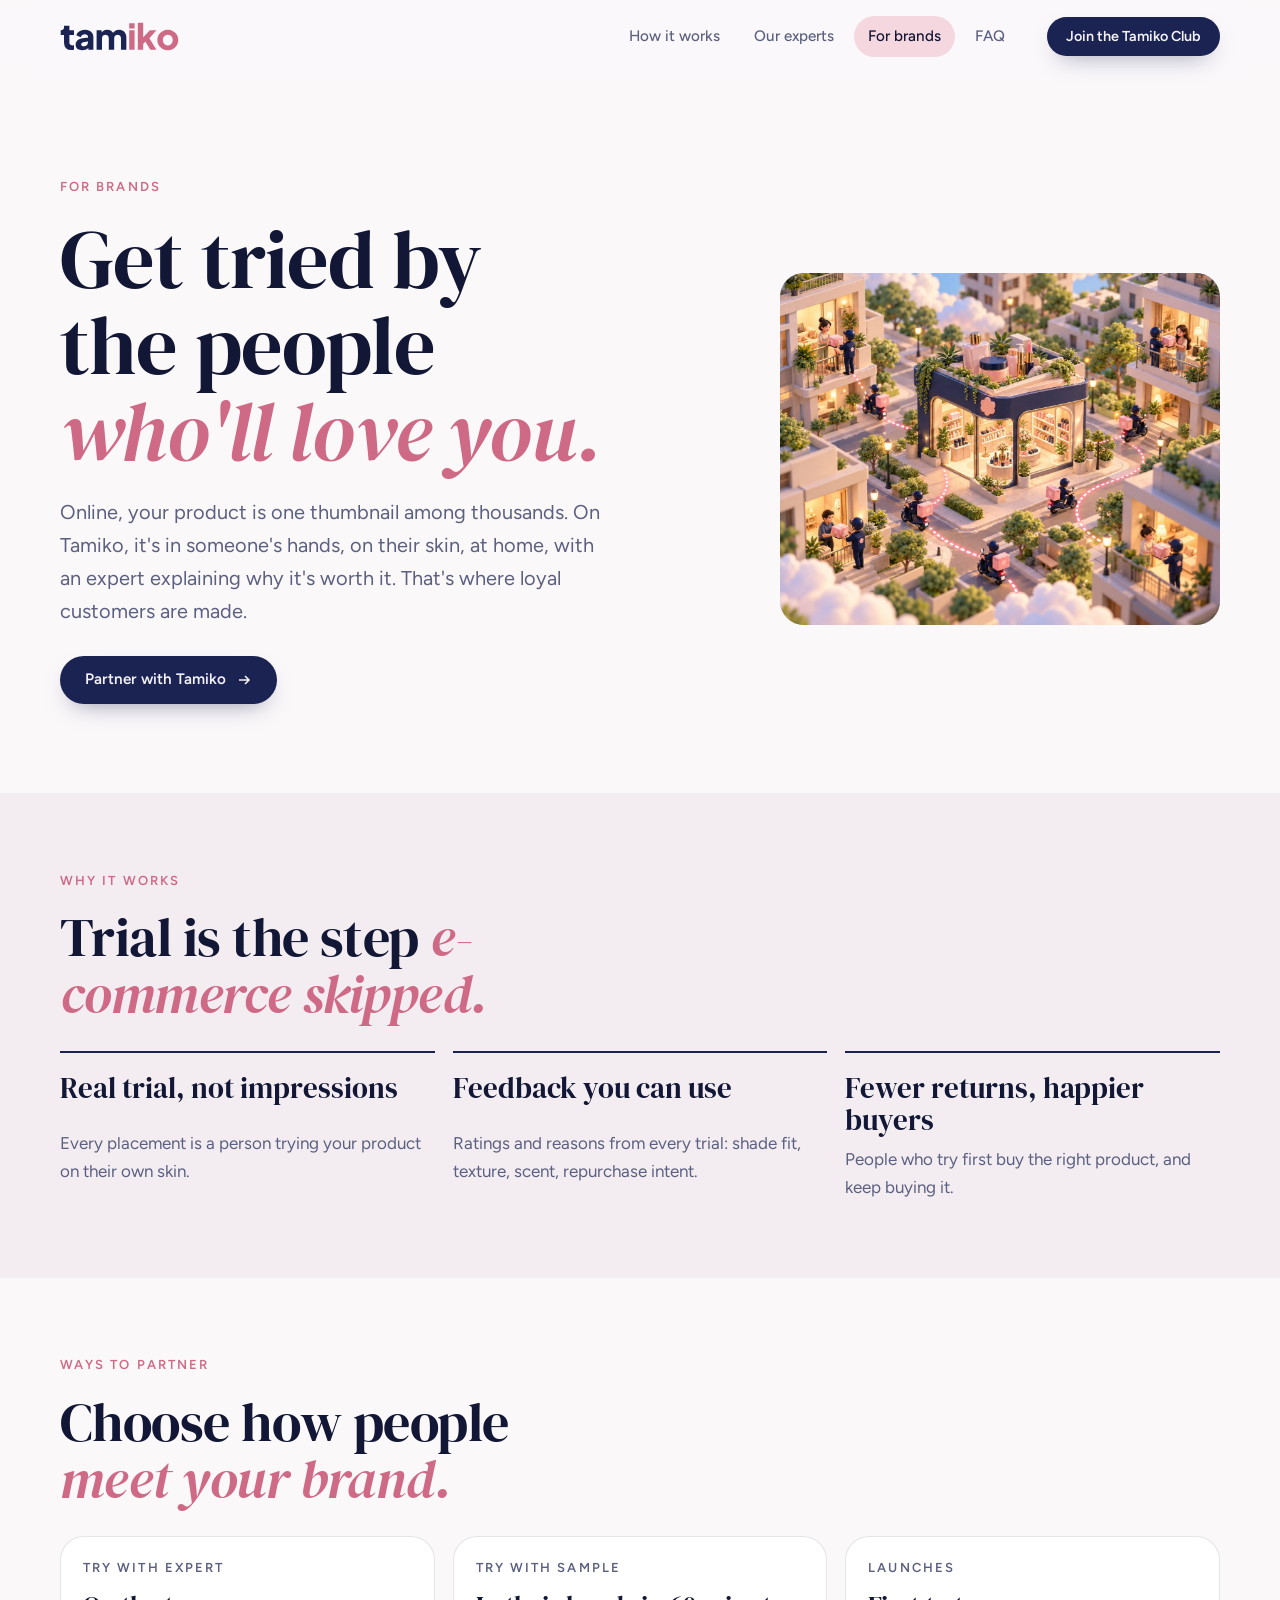
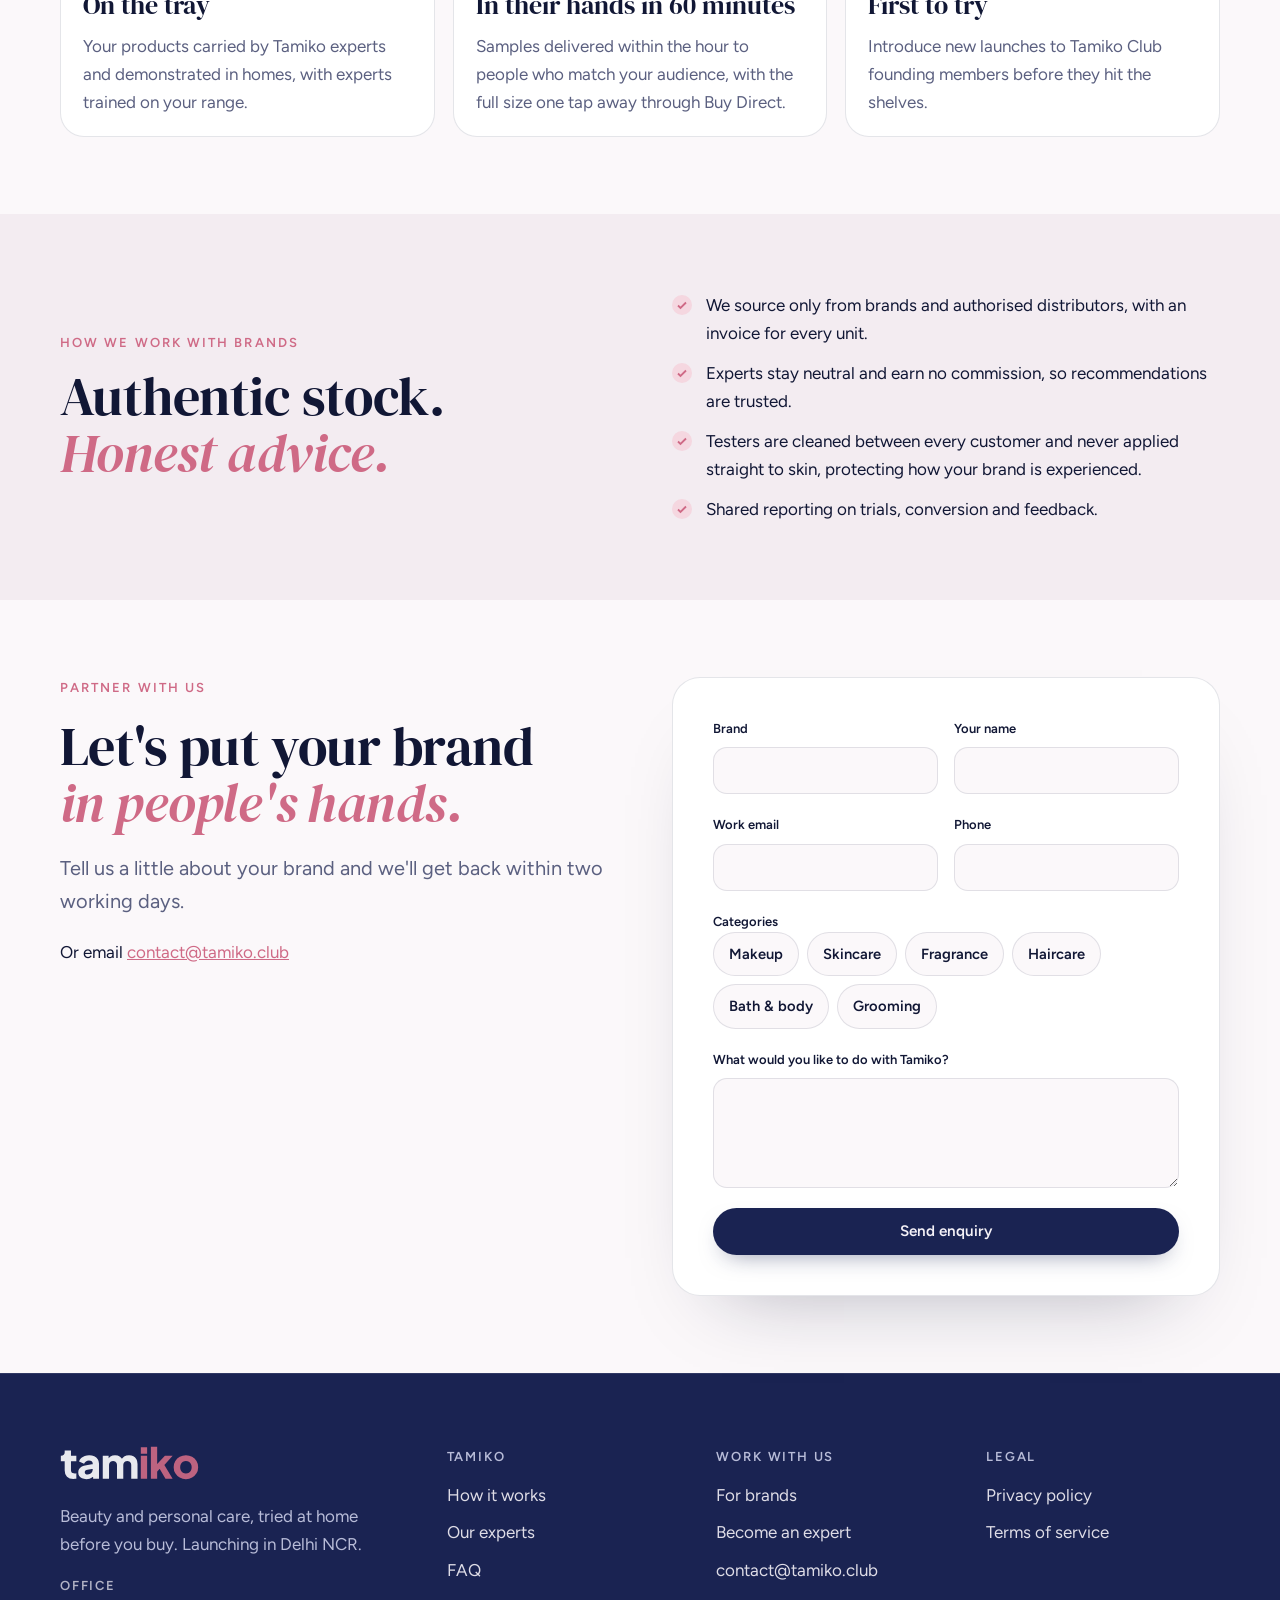
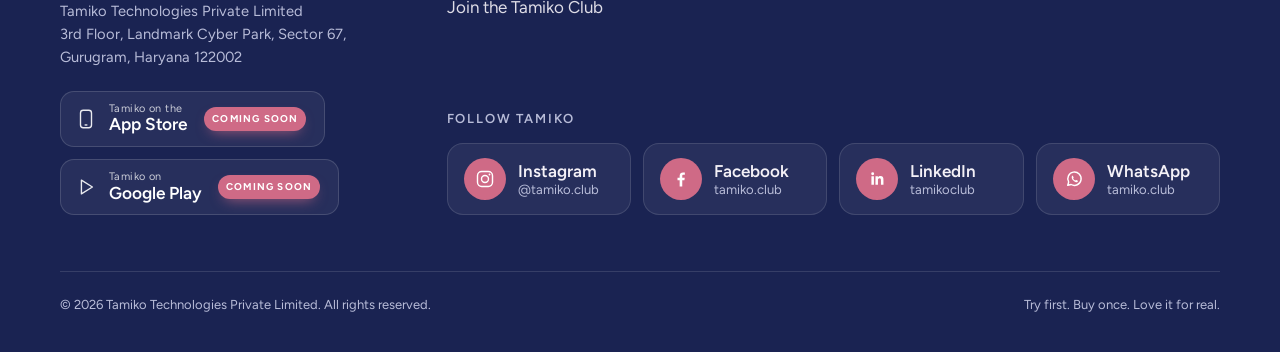
==== brands.html @ 9c4fcc0f "Footer: Follow Tamiko cards for Instagram, Facebook, LinkedIn and WhatsApp Co-Authored-By: Claude Op" ====
<!doctype html>
<html lang="en">
<head>
<meta charset="utf-8">
<meta name="viewport" content="width=device-width, initial-scale=1, viewport-fit=cover">
<title>Tamiko for brands</title>
<meta name="claude:viewport-fit-sides" content="cover">
<meta name="description" content="Get your beauty and personal care products tried by the right customers through Tamiko home trials with experts and 60-minute samples in Gurugram.">
<meta name="robots" content="index, follow, max-image-preview:large">
<link rel="canonical" href="https://tamiko.club/brands.html">
<meta property="og:site_name" content="Tamiko">
<meta property="og:locale" content="en_IN">
<meta property="og:url" content="https://tamiko.club/brands.html">
<meta property="og:title" content="Tamiko for brands">
<meta property="og:description" content="Get your beauty and personal care products tried by the right customers through Tamiko home trials with experts and 60-minute samples in Gurugram.">
<meta property="og:image" content="https://tamiko.club/images/og-image.jpg">
<meta property="og:type" content="website">
<meta name="twitter:card" content="summary_large_image">
<meta name="twitter:title" content="Tamiko for brands">
<meta name="twitter:description" content="Get your beauty and personal care products tried by the right customers through Tamiko home trials with experts and 60-minute samples in Gurugram.">
<meta name="twitter:image" content="https://tamiko.club/images/og-image.jpg">
<link rel="apple-touch-icon" href="logo-mark.svg">

<meta name="theme-color" content="#FBF8FA">
<link rel="icon" href="tamiko-icon.svg?v=3" type="image/svg+xml">
<link rel="apple-touch-icon" href="apple-touch-icon.png">
<link rel="preconnect" href="https://fonts.googleapis.com">
<link rel="preconnect" href="https://fonts.gstatic.com" crossorigin>
<link rel="stylesheet" href="https://fonts.googleapis.com/css2?family=DM+Serif+Display:ital@0;1&family=Figtree:wght@400;500;600;700&display=swap">
<link rel="stylesheet" href="site.css">
<style>
.stat b { font-size: 1.4rem; }
.formats .card { padding: 20px 22px; }

.stats { display: grid; grid-template-columns: repeat(3, 1fr); gap: 18px; }
.stat { border-top: 2px solid var(--navy); padding-top: 20px; display: grid; gap: 8px; }
.stat b { font-family: var(--f-display); font-weight: 400; font-size: 1.8rem; line-height: 1.1; }
.stat p { margin: 0; color: var(--muted); }
.formats { display: grid; grid-template-columns: repeat(3, 1fr); gap: 18px; }
@media (max-width: 960px) { .stats, .formats { grid-template-columns: 1fr; } }
</style>
</head>
<body>
<header class="site-head">
  <div class="wrap head-row">
    <a class="wordmark" href="index.html" aria-label="Tamiko home"><img src="logo.svg" alt="Tamiko" width="119" height="29"></a>
    <nav class="nav" id="nav" aria-label="Primary"><a href="how-it-works.html">How it works</a><a href="experts.html">Our experts</a><a href="brands.html" aria-current="page">For brands</a><a href="faq.html">FAQ</a></nav>
    <a class="btn btn-primary btn-sm" href="join.html">Join the Tamiko Club</a>
    <button class="menu-btn" type="button" aria-label="Menu" aria-controls="nav" aria-expanded="false"><span></span></button>
  </div>
</header>
<main>

<section class="page-hero">
  <div class="wrap grid-2">
    <div>
      <p class="eyebrow">For brands</p>
      <h1 class="h-display">Get tried by the people <em>who'll love you.</em></h1>
      <p class="lede">Online, your product is one thumbnail among thousands. On Tamiko, it's in someone's hands, on their skin, at home, with an expert explaining why it's worth it. That's where loyal customers are made.</p>
      <p style="margin-top:28px"><a class="btn btn-primary" href="#partner">Partner with Tamiko <svg width="16" height="16" viewBox="0 0 16 16" fill="none" aria-hidden="true"><path d="M3 8h10M9 4l4 4-4 4" stroke="currentColor" stroke-width="1.6"/></svg></a></p>
    </div>
    <div class="rv"><figure class="art hills" style="--ar:1402 / 1122"><img src="images/brands-hero.jpg" alt="A bright shelf of beauty products with people discovering them" loading="eager" fetchpriority="high" width="1402" height="1122" decoding="async" onload="this.classList.add(&quot;ok&quot;)" onerror="this.remove()"><figcaption class="ph">images/brands-hero.jpg</figcaption></figure></div>
  </div>
</section>

<section class="band pad-sm">
  <div class="wrap">
    <div class="sec-head rv" style="margin-bottom:28px"><p class="eyebrow">Why it works</p><h2 class="h-display">Trial is the step <em>e-commerce skipped.</em></h2></div>
    <div class="stats">
      <div class="stat rv"><b>Real trial, not impressions</b><p>Every placement is a person trying your product on their own skin.</p></div>
      <div class="stat rv"><b>Feedback you can use</b><p>Ratings and reasons from every trial: shade fit, texture, scent, repurchase intent.</p></div>
      <div class="stat rv"><b>Fewer returns, happier buyers</b><p>People who try first buy the right product, and keep buying it.</p></div>
    </div>
  </div>
</section>

<section class="pad-sm">
  <div class="wrap">
    <div class="sec-head rv" style="margin-bottom:28px"><p class="eyebrow">Ways to partner</p><h2 class="h-display">Choose how people <em>meet your brand.</em></h2></div>
    <div class="formats">
      <div class="card rv"><p class="eyebrow">Try with Expert</p><h3>On the tray</h3><p>Your products carried by Tamiko experts and demonstrated in homes, with experts trained on your range.</p></div>
      <div class="card rv"><p class="eyebrow">Try with Sample</p><h3>In their hands in 60 minutes</h3><p>Samples delivered within the hour to people who match your audience, with the full size one tap away through Buy Direct.</p></div>
      <div class="card rv"><p class="eyebrow">Launches</p><h3>First to try</h3><p>Introduce new launches to Tamiko Club founding members before they hit the shelves.</p></div>
    </div>
  </div>
</section>

<section class="band pad-sm">
  <div class="wrap grid-2">
    <div class="rv" style="display:grid;gap:14px">
      <p class="eyebrow">How we work with brands</p>
      <h2 class="h-display" style="font-size:var(--s-3)">Authentic stock. <em>Honest advice.</em></h2>
    </div>
    <div class="rv">
      <ul class="ticks">
        <li><span>We source only from brands and authorised distributors, with an invoice for every unit.</span></li>
        <li><span>Experts stay neutral and earn no commission, so recommendations are trusted.</span></li>
        <li><span>Testers are cleaned between every customer and never applied straight to skin, protecting how your brand is experienced.</span></li>
        <li><span>Shared reporting on trials, conversion and feedback.</span></li>
      </ul>
    </div>
  </div>
</section>

<section class="pad-sm" id="partner">
  <div class="wrap grid-2" style="align-items:start">
    <div class="rv" style="display:grid;gap:20px">
      <p class="eyebrow">Partner with us</p>
      <h2 class="h-display" style="font-size:var(--s-3)">Let's put your brand <em>in people's hands.</em></h2>
      <p class="lede">Tell us a little about your brand and we'll get back within two working days.</p>
      <p style="margin:0">Or email <a href="mailto:contact@tamiko.club" style="color:var(--rose)">contact@tamiko.club</a></p>
    </div>
    <form class="form rv" data-form="brand" novalidate data-success="Thanks. Our partnerships team will be in touch within two working days.">
      <div class="row2">
        <div class="field"><label for="b-brand">Brand</label><input id="b-brand" name="brand" required data-label="your brand name"></div>
        <div class="field"><label for="b-name">Your name</label><input id="b-name" name="name" autocomplete="name" required data-label="your name"></div>
      </div>
      <div class="row2">
        <div class="field"><label for="b-email">Work email</label><input id="b-email" name="email" type="email" autocomplete="email" required data-label="your work email"></div>
        <div class="field"><label for="b-phone">Phone</label><input id="b-phone" name="phone" type="tel" autocomplete="tel"></div>
      </div>
      <fieldset class="field"><legend>Categories</legend><div class="chips">
        <label class="chip"><input type="checkbox" name="categories" value="Makeup" id="bc1"><span>Makeup</span></label>
        <label class="chip"><input type="checkbox" name="categories" value="Skincare" id="bc2"><span>Skincare</span></label>
        <label class="chip"><input type="checkbox" name="categories" value="Fragrance" id="bc3"><span>Fragrance</span></label>
        <label class="chip"><input type="checkbox" name="categories" value="Haircare" id="bc4"><span>Haircare</span></label>
        <label class="chip"><input type="checkbox" name="categories" value="Bath & body" id="bc5"><span>Bath &amp; body</span></label>
        <label class="chip"><input type="checkbox" name="categories" value="Grooming" id="bc6"><span>Grooming</span></label>
      </div></fieldset>
      <div class="field"><label for="b-msg">What would you like to do with Tamiko?</label><textarea id="b-msg" name="message"></textarea></div>
      <p class="form-msg" hidden></p>
      <button class="btn btn-primary" type="submit">Send enquiry</button>
    </form>
  </div>
</section>

</main>
<footer class="site-foot">
  <div class="wrap">
    <div class="foot-grid">
      <div>
        <a class="wordmark" href="index.html" aria-label="Tamiko home"><img src="logo-white.svg" alt="Tamiko" width="140" height="34"></a>
        <p class="foot-tag">Beauty and personal care, tried at home before you buy. Launching in Delhi NCR.</p>
        <address class="foot-addr"><span>Office</span>Tamiko Technologies Private Limited<br>3rd Floor, Landmark Cyber Park, Sector 67, Gurugram, Haryana 122002</address>
        <div class="stores stores-foot"><span class="store" aria-label="Tamiko on the App Store, coming soon"><svg viewBox="0 0 24 24" width="22" height="22" fill="none" stroke="currentColor" stroke-width="1.5" aria-hidden="true"><rect x="6" y="2.5" width="12" height="19" rx="3"/><path d="M10.5 18.5h3"/></svg><span class="store-txt"><small>Tamiko on the</small><b>App Store</b></span><em class="soon">Coming soon</em></span><span class="store" aria-label="Tamiko on Google Play, coming soon"><svg viewBox="0 0 24 24" width="22" height="22" fill="none" stroke="currentColor" stroke-width="1.5" aria-hidden="true"><path d="M7 4.5v15l12-7.5z" stroke-linejoin="round"/></svg><span class="store-txt"><small>Tamiko on</small><b>Google Play</b></span><em class="soon">Coming soon</em></span></div>
      </div>
      <div><h4>Tamiko</h4><ul><li><a href="how-it-works.html">How it works</a></li><li><a href="experts.html">Our experts</a></li><li><a href="faq.html">FAQ</a></li><li><a href="join.html">Join the Tamiko Club</a></li></ul></div>
      <div><h4>Work with us</h4><ul><li><a href="brands.html">For brands</a></li><li><a href="experts.html#apply">Become an expert</a></li><li><a href="mailto:contact@tamiko.club">contact@tamiko.club</a></li></ul></div>
      <div><h4>Legal</h4><ul><li><a href="privacy.html">Privacy policy</a></li><li><a href="terms.html">Terms of service</a></li></ul></div>
      <div class="follow"><h4>Follow Tamiko</h4><div class="fcards"><a class="fcard" href="https://www.instagram.com/tamiko.club" target="_blank" rel="noopener" aria-label="Tamiko on Instagram"><span class="fi"><svg viewBox="0 0 24 24" width="20" height="20" fill="none" stroke="currentColor" stroke-width="1.7" aria-hidden="true"><rect x="3" y="3" width="18" height="18" rx="5"/><circle cx="12" cy="12" r="4.2"/><circle cx="17.4" cy="6.6" r="1.1" fill="currentColor" stroke="none"/></svg></span><span class="ft"><b>Instagram</b><small>@tamiko.club</small></span></a><a class="fcard" href="https://www.facebook.com/tamiko.club" target="_blank" rel="noopener" aria-label="Tamiko on Facebook"><span class="fi"><svg viewBox="0 0 24 24" width="20" height="20" fill="currentColor" aria-hidden="true"><path d="M13.5 21v-7.6h2.6l.4-3h-3V8.5c0-.9.3-1.5 1.5-1.5h1.6V4.3c-.3 0-1.2-.1-2.3-.1-2.3 0-3.9 1.4-3.9 4v2.2H7.8v3h2.6V21z"/></svg></span><span class="ft"><b>Facebook</b><small>tamiko.club</small></span></a><a class="fcard" href="https://www.linkedin.com/company/tamikoclub" target="_blank" rel="noopener" aria-label="Tamiko on LinkedIn"><span class="fi"><svg viewBox="0 0 24 24" width="20" height="20" fill="currentColor" aria-hidden="true"><path d="M5.3 8.6h3v10.2h-3zM6.8 3.9a1.75 1.75 0 1 1 0 3.5 1.75 1.75 0 0 1 0-3.5zM10.2 8.6h2.9V10h.04c.4-.76 1.4-1.6 2.9-1.6 3.1 0 3.7 2 3.7 4.7v5.7h-3v-5c0-1.2 0-2.7-1.7-2.7s-1.9 1.3-1.9 2.6v5.1h-3z"/></svg></span><span class="ft"><b>LinkedIn</b><small>tamikoclub</small></span></a><div class="fcard"><span class="fi"><svg viewBox="0 0 24 24" width="20" height="20" fill="none" stroke="currentColor" stroke-width="1.7" aria-hidden="true"><path d="M4.5 19.5l1.1-3.9A8 8 0 1 1 8.6 18.6z" stroke-linejoin="round"/><path d="M9.2 8.6c.2-.4.5-.4.8-.4h.4c.2 0 .4.1.5.4l.6 1.5c.1.2 0 .5-.1.6l-.5.6c.6 1.1 1.5 2 2.6 2.6l.6-.5c.2-.2.4-.2.6-.1l1.5.6c.3.1.4.3.4.5v.4c0 .3 0 .6-.4.8-.5.3-1.2.5-1.9.3-2.3-.6-4.4-2.7-5-5-.2-.7 0-1.4.3-1.9z" fill="currentColor" stroke="none"/></svg></span><span class="ft"><b>WhatsApp</b><small>tamiko.club</small></span></div></div></div>
    </div>
    <div class="foot-base"><span>© 2026 Tamiko Technologies Private Limited. All rights reserved.</span><span>Try first. Buy once. Love it for real.</span></div>
  </div>
</footer>
<script src="site.js"></script>

</body>
</html>
---- site.css ----
/* Tamiko — shared design system
   Layout concept: an airy, painted-sky boutique. Pale blush paper, navy ink, rose as the one accent;
   illustrations sit in soft rounded frames like windows onto a hand-painted world. */
:root {
  --paper: #FBF8FA;        /* page ground: cool blush-white */
  --paper-2: #F3ECF1;      /* alternate band */
  --sky: #E3EAF6;          /* painted-sky tint for art frames */
  --ink: #111735;          /* navy text */
  --navy: #1A2352;         /* navy surfaces */
  --navy-2: #26306B;
  --rose: #CF6A86;         /* accent, legible on paper */
  --rose-soft: #F5D7E0;
  --muted: #5B6080;        /* secondary text */
  --line: rgba(17, 23, 53, 0.11);
  --on-navy: #F4F1F7;
  --on-navy-muted: #B8BCD8;

  --f-display: "DM Serif Display", "Georgia", "Times New Roman", serif;
  --f-body: "Figtree", "Helvetica Neue", Arial, sans-serif;

  --s--1: 0.8125rem;
  --s-0: 1.0625rem;
  --s-1: 1.25rem;
  --s-2: clamp(1.5rem, 1.25rem + 1vw, 2rem);
  --s-3: clamp(2.1rem, 1.5rem + 2.4vw, 3.4rem);
  --s-4: clamp(2.7rem, 1.6rem + 4.4vw, 5.2rem);

  --ease: cubic-bezier(.2, .7, .1, 1);
  --r: 24px;
  color-scheme: light;
}

* { box-sizing: border-box; }
html { scroll-behavior: smooth; }
body {
  margin: 0; background: var(--paper); color: var(--ink);
  font-family: var(--f-body); font-size: var(--s-0); line-height: 1.65;
  -webkit-font-smoothing: antialiased; overflow-x: hidden;
}
body::before { content: ""; position: fixed; inset: 0 0 auto; height: env(safe-area-inset-top, 0px); z-index: 60; background: var(--paper); }
img { max-width: 100%; display: block; }
a { color: inherit; }
::selection { background: var(--rose-soft); color: var(--ink); }
:focus-visible { outline: 2px solid var(--rose); outline-offset: 3px; border-radius: 6px; }

.wrap {
  width: 100%; max-width: 1200px; margin-inline: auto;
  padding-left: max(20px, env(safe-area-inset-left, 0px));
  padding-right: max(20px, env(safe-area-inset-right, 0px));
}
.pad { padding-block: clamp(72px, 10vw, 136px); }
.pad-sm { padding-block: clamp(48px, 6vw, 80px); }
.band { background: var(--paper-2); }
.navy-band { background: var(--navy); color: var(--on-navy); }

/* ---------- Header ---------- */
.site-head {
  position: sticky; top: env(safe-area-inset-top, 0px); z-index: 50;
  background: rgba(251, 248, 250, 0.82); backdrop-filter: blur(14px) saturate(150%); -webkit-backdrop-filter: blur(14px) saturate(150%);
  border-bottom: 1px solid transparent; transition: border-color .3s;
}
.site-head.scrolled { border-bottom-color: var(--line); }
.head-row { display: flex; align-items: center; gap: 28px; padding-block: 16px; }
.wordmark { display: inline-flex; align-items: center; text-decoration: none; line-height: 0; }
.wordmark img { height: 29px; width: auto; }
.site-foot .wordmark img { height: 34px; }
.nav { display: flex; gap: 6px; margin-left: auto; }
.nav a { text-decoration: none; font-size: .95rem; font-weight: 500; color: var(--muted); padding: 8px 14px; border-radius: 999px; transition: color .25s, background .25s; }
.nav a:hover { color: var(--ink); background: var(--paper-2); }
.nav a[aria-current="page"] { color: var(--ink); background: var(--rose-soft); }
.menu-btn { display: none; margin-left: auto; width: 44px; height: 44px; border-radius: 50%; border: 1px solid var(--line); background: transparent; cursor: pointer; position: relative; }
.menu-btn span, .menu-btn span::before, .menu-btn span::after { content: ""; position: absolute; left: 50%; width: 18px; height: 1.5px; background: var(--ink); transform: translateX(-50%); transition: transform .35s var(--ease), opacity .2s; }
.menu-btn span { top: 50%; }
.menu-btn span::before { top: -6px; } .menu-btn span::after { top: 6px; }
.menu-open .menu-btn span { background: transparent; }
.menu-open .menu-btn span::before { transform: translateX(-50%) translateY(6px) rotate(45deg); }
.menu-open .menu-btn span::after { transform: translateX(-50%) translateY(-6px) rotate(-45deg); }

/* ---------- Buttons ---------- */
.btn {
  display: inline-flex; align-items: center; justify-content: center; gap: 10px;
  font: 600 .95rem/1 var(--f-body); padding: 15px 24px; border-radius: 999px; border: 1px solid transparent;
  text-decoration: none; cursor: pointer; white-space: nowrap;
  transition: transform .3s var(--ease), background .25s, color .25s, box-shadow .3s, border-color .25s;
}
.btn:hover { transform: translateY(-2px); }
.btn svg { transition: transform .3s var(--ease); }
.btn:hover svg { transform: translateX(3px); }
.btn-primary { background: var(--navy); color: var(--on-navy); box-shadow: 0 10px 24px -12px rgba(26, 35, 82, .55); }
.btn-primary:hover { background: var(--navy-2); }
.btn-rose { background: var(--rose); color: #fff; box-shadow: 0 10px 24px -12px rgba(207, 106, 134, .7); }
.btn-rose:hover { background: #BF5776; }
.btn-line { border-color: var(--line); color: var(--ink); background: transparent; }
.btn-line:hover { border-color: var(--ink); }
.btn-sm { padding: 11px 18px; font-size: .9rem; }

/* ---------- Type ---------- */
.eyebrow { margin: 0; font-size: var(--s--1); font-weight: 600; letter-spacing: .16em; text-transform: uppercase; color: var(--rose); }
.h-display { font-family: var(--f-display); font-weight: 400; line-height: 1.05; letter-spacing: -0.01em; text-wrap: balance; margin: 0; }
.h-display em { font-style: italic; color: var(--rose); }
.lede { font-size: var(--s-1); color: var(--muted); max-width: 56ch; margin: 0; }
.navy-band .lede { color: var(--on-navy-muted); }
.navy-band .eyebrow { color: var(--rose-soft); }
.navy-band .h-display em { color: var(--rose-soft); }
.sec-head { display: grid; gap: 18px; max-width: 760px; margin-bottom: clamp(36px, 5vw, 64px); }
.sec-head h2 { font-size: var(--s-3); }
.center { text-align: center; margin-inline: auto; justify-items: center; }

/* ---------- Art frames (illustration slots) ---------- */
.art {
  position: relative; margin: 0; border-radius: var(--r); overflow: hidden; aspect-ratio: var(--ar, 4 / 3); max-width: 100%;
  background:
    radial-gradient(40% 30% at 25% 30%, rgba(255,255,255,.85), transparent 70%),
    radial-gradient(35% 25% at 70% 22%, rgba(255,255,255,.7), transparent 70%),
    radial-gradient(60% 50% at 80% 100%, rgba(207,106,134,.25), transparent 70%),
    linear-gradient(180deg, #CFDCF2 0%, var(--sky) 45%, #F7E6EC 100%);
  isolation: isolate;
}
/* tall (portrait) images: keep the whole image, cap the height to the screen */
.art.tall { width: min(100%, calc(78vh * var(--r, 0.8))); margin-inline: auto 0; }
@media (max-width: 640px) {
  .art.tall { width: 100%; aspect-ratio: 4 / 5; }
  .art.tall img { object-fit: cover; object-position: 50% 30%; }
}
.art img { position: absolute; inset: 0; width: 100%; height: 100%; object-fit: contain; z-index: 1; opacity: 0; transition: opacity 1s var(--ease); }
.art img.ok { opacity: 1; }
.art .ph {
  position: absolute; left: 14px; bottom: 14px; z-index: 0; font-size: .75rem; letter-spacing: .04em; color: var(--muted);
  background: rgba(255,255,255,.7); padding: 6px 10px; border-radius: 999px; backdrop-filter: blur(6px);
}
.art .ph::before { content: "✦ "; color: var(--rose); }
.art.hills::after {
  content: ""; position: absolute; inset: auto 0 0; height: 38%; z-index: -1;
  background:
    radial-gradient(60% 100% at 20% 100%, #B9CFB0 60%, transparent 61%),
    radial-gradient(70% 90% at 85% 100%, #A6C29F 60%, transparent 61%);
  opacity: .9;
}

/* ---------- Cards / grids ---------- */
.grid-2 { display: grid; grid-template-columns: 1fr 1fr; gap: clamp(28px, 5vw, 72px); align-items: center; }
.grid-3 { display: grid; grid-template-columns: repeat(3, 1fr); gap: 20px; }
.card { background: #fff; border: 1px solid var(--line); border-radius: var(--r); padding: clamp(22px, 3vw, 32px); display: grid; gap: 12px; align-content: start; min-width: 0; }
.card h3 { margin: 0; font-family: var(--f-display); font-weight: 400; font-size: 1.6rem; line-height: 1.15; }
.card p { margin: 0; color: var(--muted); }
.ticks { list-style: none; margin: 0; padding: 0; display: grid; gap: 12px; }
.ticks li { display: grid; grid-template-columns: 22px 1fr; gap: 12px; }
.ticks li::before { content: ""; width: 20px; height: 20px; margin-top: 4px; border-radius: 50%; background: var(--rose-soft) url("data:image/svg+xml,%3Csvg xmlns='http://www.w3.org/2000/svg' viewBox='0 0 20 20'%3E%3Cpath d='M6 10.5l2.5 2.5L14 7.5' fill='none' stroke='%23CF6A86' stroke-width='1.8'/%3E%3C/svg%3E") center/100% no-repeat; }
.pill { display: inline-flex; align-items: center; gap: 8px; font-size: var(--s--1); font-weight: 600; padding: 7px 14px; border-radius: 999px; background: #fff; border: 1px solid var(--line); width: max-content; max-width: 100%; }
.pill i { width: 7px; height: 7px; border-radius: 50%; background: var(--rose); animation: ping 2.2s infinite; }
@keyframes ping { 0% { box-shadow: 0 0 0 0 rgba(207,106,134,.5); } 80%,100% { box-shadow: 0 0 0 10px rgba(207,106,134,0); } }

/* ---------- Page hero (inner pages) ---------- */
.page-hero { padding-block: clamp(56px, 8vw, 104px) clamp(40px, 6vw, 72px); }
.page-hero h1 { font-size: var(--s-4); margin-top: 18px; }
.page-hero .lede { margin-top: 22px; }

/* ---------- CTA band ---------- */
.cta-band { border-radius: 32px; overflow: hidden; display: grid; grid-template-columns: 1.1fr .9fr; background: var(--navy); color: var(--on-navy); }
.cta-band .copy { padding: clamp(32px, 5vw, 64px); display: grid; gap: 20px; align-content: center; }
.cta-band h2 { font-size: var(--s-3); }
.cta-band .art { border-radius: 0; align-self: center; }
.cta-band.solo { grid-template-columns: 1fr; }
.cta-band.solo .copy { max-width: 760px; margin-inline: auto; text-align: center; justify-items: center; }
.cta-band.solo .stores { justify-content: center; }

/* ---------- FAQ ---------- */
.faq details { border-bottom: 1px solid var(--line); }
.faq details:first-of-type { border-top: 1px solid var(--line); }
.faq summary { list-style: none; cursor: pointer; padding: 22px 0; display: flex; gap: 20px; justify-content: space-between; align-items: center; font-weight: 600; font-size: 1.12rem; }
.faq summary::-webkit-details-marker { display: none; }
.faq summary:hover { color: var(--rose); }
.faq .pm { flex: none; width: 32px; height: 32px; border-radius: 50%; border: 1px solid var(--line); position: relative; transition: background .3s, border-color .3s; }
.faq .pm::before, .faq .pm::after { content: ""; position: absolute; left: 50%; top: 50%; width: 12px; height: 1.5px; background: currentColor; transform: translate(-50%, -50%); }
.faq .pm::after { transform: translate(-50%, -50%) rotate(90deg); transition: transform .4s var(--ease); }
.faq details[open] .pm { background: var(--navy); border-color: var(--navy); color: #fff; }
.faq details[open] .pm::after { transform: translate(-50%, -50%) rotate(0); }
.faq .ans { overflow: hidden; }
.faq .ans p { margin: 0 0 22px; color: var(--muted); max-width: 68ch; }
.faq .ans a { color: var(--rose); }

/* ---------- Forms ---------- */
form.form { background: #fff; border: 1px solid var(--line); border-radius: 28px; padding: clamp(24px, 4vw, 40px); display: grid; gap: 20px; min-width: 0; box-shadow: 0 40px 80px -50px rgba(17,23,53,.35); }
.field { display: grid; gap: 8px; min-width: 0; }
.field label, .field legend { font-size: var(--s--1); font-weight: 600; color: var(--ink); padding: 0; }
.field input, .field select, .field textarea {
  width: 100%; font: 400 1rem var(--f-body); color: var(--ink); background: var(--paper);
  border: 1px solid var(--line); border-radius: 14px; padding: 13px 14px; transition: border-color .25s, box-shadow .25s;
}
.field textarea { min-height: 110px; resize: vertical; }
.field input:focus, .field select:focus, .field textarea:focus { outline: none; border-color: var(--rose); box-shadow: 0 0 0 4px rgba(207,106,134,.15); }
fieldset.field { border: 0; margin: 0; padding: 0; }
.row2 { display: grid; grid-template-columns: 1fr 1fr; gap: 16px; }
.chips { display: flex; flex-wrap: wrap; gap: 8px; }
.chip { position: relative; }
.chip input { position: absolute; left: 0; top: 0; width: 1px; height: 1px; opacity: 0; pointer-events: none; }
.chip span { display: inline-block; padding: 9px 15px; border-radius: 999px; border: 1px solid var(--line); background: var(--paper); cursor: pointer; font-size: .92rem; transition: all .25s var(--ease); }
.chip input:checked + span { background: var(--navy); border-color: var(--navy); color: #fff; }
.chip input:focus-visible + span { outline: 2px solid var(--rose); outline-offset: 2px; }
.fine { font-size: var(--s--1); color: var(--muted); margin: 0; }
.fine a { color: var(--rose); }
.form-msg { margin: 0; padding: 14px 16px; border-radius: 14px; background: var(--rose-soft); }
.form-msg.err { background: #FDE3E3; }

/* ---------- Footer ---------- */
.site-foot { background: var(--navy); color: var(--on-navy); padding-block: 72px 36px; margin-top: 0; border-top: 1px solid rgba(255,255,255,.1); }
.foot-grid { display: grid; grid-template-columns: 1.5fr 1fr 1fr 1fr; gap: 36px; }
.foot-grid h4 { margin: 0 0 14px; font-size: var(--s--1); letter-spacing: .14em; text-transform: uppercase; color: var(--on-navy-muted); font-weight: 600; }
.foot-grid ul { list-style: none; padding: 0; margin: 0; display: grid; gap: 9px; }
.foot-grid a { text-decoration: none; opacity: .9; transition: color .25s; }
.foot-grid a:hover { color: var(--rose-soft); }
.foot-tag { color: var(--on-navy-muted); margin: 14px 0 0; max-width: 32ch; }
.foot-addr { font-style: normal; color: var(--on-navy-muted); margin: 18px 0 0; max-width: 34ch; font-size: .92rem; line-height: 1.55; }
.foot-addr span { display: block; font-size: var(--s--1); letter-spacing: .14em; text-transform: uppercase; color: var(--on-navy); opacity: .7; margin-bottom: 4px; font-weight: 600; }
.foot-base { margin-top: 56px; padding-top: 22px; border-top: 1px solid rgba(255,255,255,.12); display: flex; flex-wrap: wrap; justify-content: space-between; gap: 10px 24px; color: var(--on-navy-muted); font-size: var(--s--1); }

/* ---------- App store buttons (coming soon) ---------- */
.stores { display: flex; flex-wrap: wrap; gap: 12px; }
.store { position: relative; display: inline-flex; align-items: center; gap: 12px; padding: 11px 18px 11px 14px; border-radius: 14px;
  background: var(--ink); color: #fff; border: 1px solid rgba(255,255,255,.14); cursor: default; user-select: none; }
.store svg { flex: none; opacity: .9; }
.store-txt { display: grid; line-height: 1.15; }
.store-txt small { font-size: .68rem; letter-spacing: .04em; opacity: .75; }
.store-txt b { font-size: 1.08rem; font-weight: 600; letter-spacing: -.005em; }
.soon { position: static; margin-left: 4px; align-self: center; white-space: nowrap; font-style: normal; font-size: .62rem; font-weight: 700; letter-spacing: .12em; text-transform: uppercase;
  background: var(--rose); color: #fff; padding: 4px 8px; border-radius: 999px; box-shadow: 0 6px 14px -6px rgba(207,106,134,.8); }
.stores-foot { margin-top: 22px; }
.foot-grid > :first-child { grid-row: span 2; }
.follow { grid-column: 2 / -1; align-self: end; }
.fcards { display: grid; grid-template-columns: repeat(4, minmax(0, 1fr)); gap: 12px; }
.fcard { display: flex; align-items: center; gap: 12px; padding: 14px 16px; border-radius: 16px; background: rgba(255,255,255,.06); border: 1px solid rgba(255,255,255,.12); text-decoration: none; opacity: 1 !important; transition: background .25s var(--ease), border-color .25s var(--ease), transform .25s var(--ease); }
a.fcard:hover, a.fcard:focus-visible { background: rgba(255,255,255,.11); border-color: var(--rose); transform: translateY(-2px); color: inherit !important; }
.fi { flex: none; width: 42px; height: 42px; border-radius: 50%; background: var(--rose); color: #fff; display: inline-flex; align-items: center; justify-content: center; }
.ft { display: flex; flex-direction: column; min-width: 0; line-height: 1.25; }
.ft b { font-weight: 600; color: var(--on-navy); }
.ft small { font-size: .82rem; color: var(--on-navy-muted); overflow: hidden; text-overflow: ellipsis; white-space: nowrap; }
@media (max-width: 1100px) { .fcards { grid-template-columns: repeat(2, minmax(0, 1fr)); } }
@media (max-width: 960px) { .follow { grid-column: 1 / -1; } .foot-grid > :first-child { grid-row: auto; } }
@media (max-width: 480px) { .fcard { padding: 12px; gap: 10px; } .fi { width: 36px; height: 36px; } .ft small { white-space: normal; overflow-wrap: anywhere; } }
.stores-foot .store { background: rgba(255,255,255,.06); }
.navy-band .store { background: rgba(255,255,255,.07); }

.cta-band .lede { color: var(--on-navy-muted); }

/* ---------- Motion ---------- */
.rv.pre { opacity: 0; transform: translateY(28px); }
.rv.go { transition: opacity .9s var(--ease), transform .9s var(--ease); }

@media (max-width: 960px) {
  .grid-2, .cta-band { grid-template-columns: 1fr; }
  .grid-3 { grid-template-columns: 1fr 1fr; }
  .foot-grid { grid-template-columns: 1fr 1fr; }
  .foot-grid > :first-child { grid-column: 1 / -1; }
  .nav { display: none; position: absolute; top: 100%; left: 0; right: 0; flex-direction: column; gap: 2px; padding: 12px max(20px, env(safe-area-inset-left, 0px)) 20px; background: var(--paper); border-bottom: 1px solid var(--line); }
  .menu-open .nav { display: flex; }
  .nav a { padding: 12px 14px; font-size: 1.05rem; }
  .menu-btn { display: block; }
  .head-row > .btn { order: 3; }
}
@media (max-width: 640px) {
  .grid-3, .row2 { grid-template-columns: 1fr; }
  .head-row > .btn { display: none; }
}
@media (prefers-reduced-motion: reduce) {
  *, *::before, *::after { animation-duration: .001ms !important; animation-iteration-count: 1 !important; transition-duration: .001ms !important; scroll-behavior: auto !important; }
  .rv.pre { opacity: 1; transform: none; }
}

/* compact page heroes with an image */
.page-hero .grid-2 .art { max-width: 440px; margin-left: auto; }
@media (max-width: 960px) { .page-hero .grid-2 .art { max-width: 100%; margin-left: 0; } }
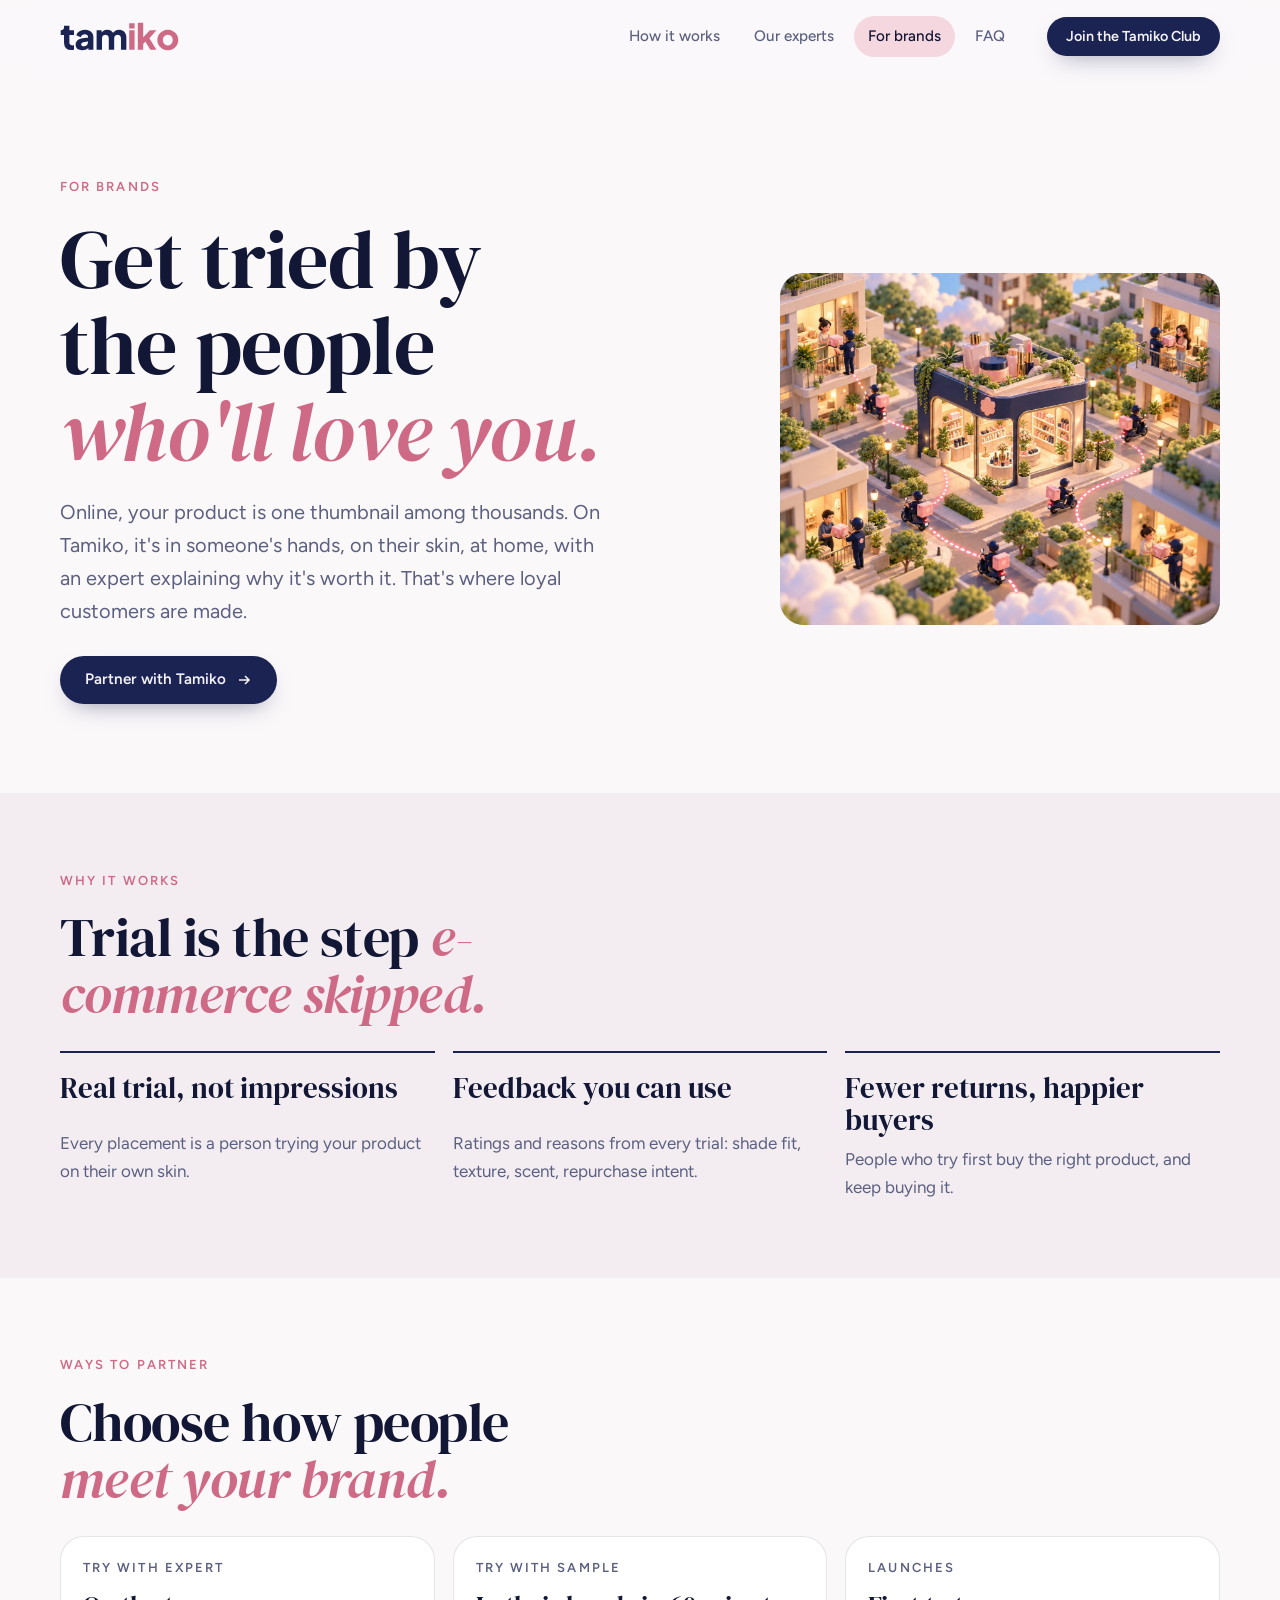
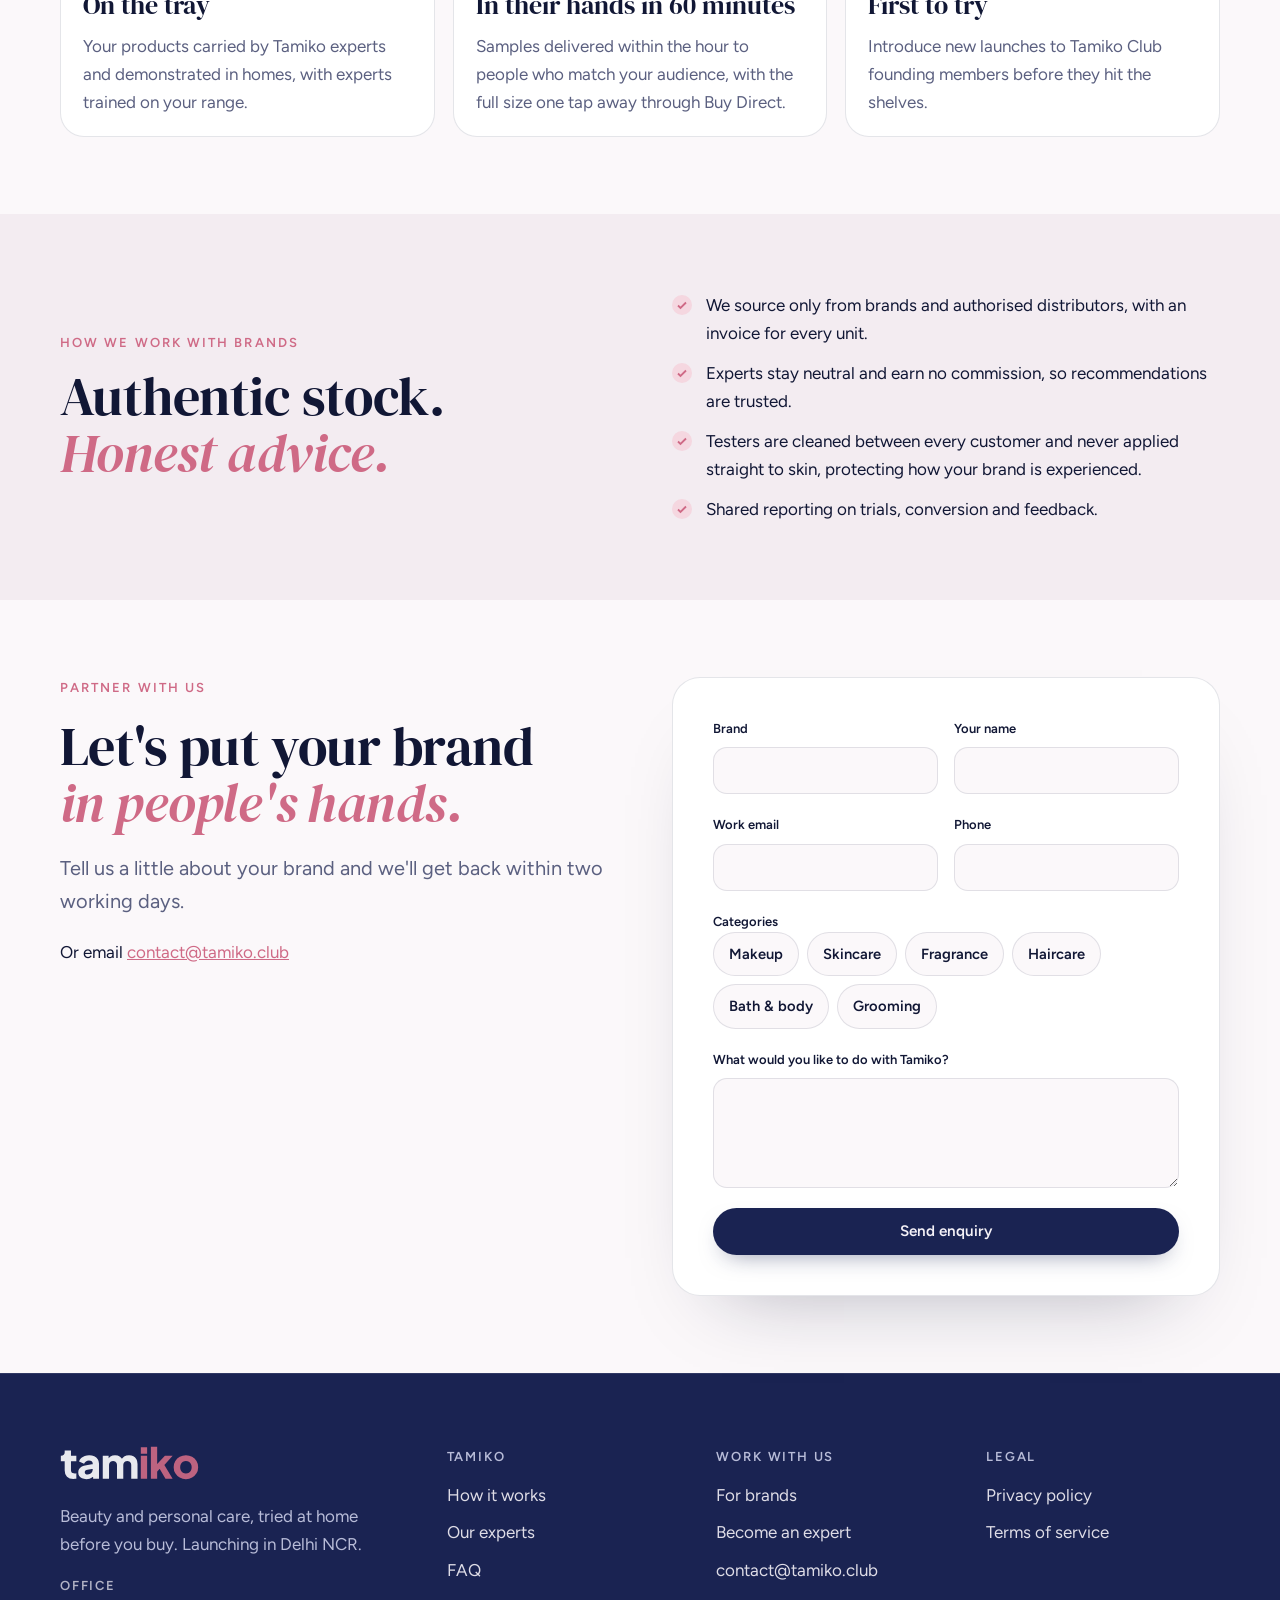
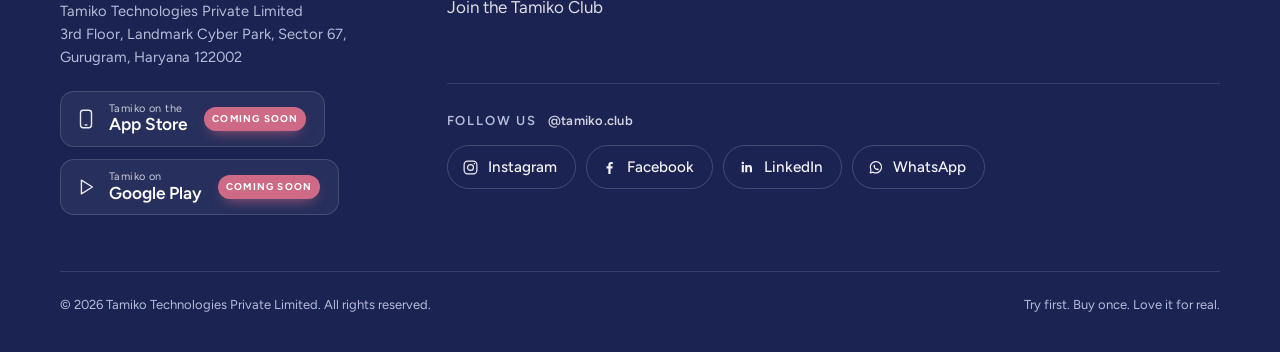
==== commit 0ac3e730: "Footer: compact social links under the menu, WhatsApp link, versioned CSS/JS Co-Authored-By: Claude " ====
--- a/brands.html
+++ b/brands.html
@@ -27,7 +27,7 @@
 <link rel="preconnect" href="https://fonts.googleapis.com">
 <link rel="preconnect" href="https://fonts.gstatic.com" crossorigin>
 <link rel="stylesheet" href="https://fonts.googleapis.com/css2?family=DM+Serif+Display:ital@0;1&family=Figtree:wght@400;500;600;700&display=swap">
-<link rel="stylesheet" href="site.css">
+<link rel="stylesheet" href="site.css?v=7390558a">
 <style>
 .stat b { font-size: 1.4rem; }
 .formats .card { padding: 20px 22px; }
@@ -147,12 +147,12 @@
       <div><h4>Tamiko</h4><ul><li><a href="how-it-works.html">How it works</a></li><li><a href="experts.html">Our experts</a></li><li><a href="faq.html">FAQ</a></li><li><a href="join.html">Join the Tamiko Club</a></li></ul></div>
       <div><h4>Work with us</h4><ul><li><a href="brands.html">For brands</a></li><li><a href="experts.html#apply">Become an expert</a></li><li><a href="mailto:contact@tamiko.club">contact@tamiko.club</a></li></ul></div>
       <div><h4>Legal</h4><ul><li><a href="privacy.html">Privacy policy</a></li><li><a href="terms.html">Terms of service</a></li></ul></div>
-      <div class="follow"><h4>Follow Tamiko</h4><div class="fcards"><a class="fcard" href="https://www.instagram.com/tamiko.club" target="_blank" rel="noopener" aria-label="Tamiko on Instagram"><span class="fi"><svg viewBox="0 0 24 24" width="20" height="20" fill="none" stroke="currentColor" stroke-width="1.7" aria-hidden="true"><rect x="3" y="3" width="18" height="18" rx="5"/><circle cx="12" cy="12" r="4.2"/><circle cx="17.4" cy="6.6" r="1.1" fill="currentColor" stroke="none"/></svg></span><span class="ft"><b>Instagram</b><small>@tamiko.club</small></span></a><a class="fcard" href="https://www.facebook.com/tamiko.club" target="_blank" rel="noopener" aria-label="Tamiko on Facebook"><span class="fi"><svg viewBox="0 0 24 24" width="20" height="20" fill="currentColor" aria-hidden="true"><path d="M13.5 21v-7.6h2.6l.4-3h-3V8.5c0-.9.3-1.5 1.5-1.5h1.6V4.3c-.3 0-1.2-.1-2.3-.1-2.3 0-3.9 1.4-3.9 4v2.2H7.8v3h2.6V21z"/></svg></span><span class="ft"><b>Facebook</b><small>tamiko.club</small></span></a><a class="fcard" href="https://www.linkedin.com/company/tamikoclub" target="_blank" rel="noopener" aria-label="Tamiko on LinkedIn"><span class="fi"><svg viewBox="0 0 24 24" width="20" height="20" fill="currentColor" aria-hidden="true"><path d="M5.3 8.6h3v10.2h-3zM6.8 3.9a1.75 1.75 0 1 1 0 3.5 1.75 1.75 0 0 1 0-3.5zM10.2 8.6h2.9V10h.04c.4-.76 1.4-1.6 2.9-1.6 3.1 0 3.7 2 3.7 4.7v5.7h-3v-5c0-1.2 0-2.7-1.7-2.7s-1.9 1.3-1.9 2.6v5.1h-3z"/></svg></span><span class="ft"><b>LinkedIn</b><small>tamikoclub</small></span></a><div class="fcard"><span class="fi"><svg viewBox="0 0 24 24" width="20" height="20" fill="none" stroke="currentColor" stroke-width="1.7" aria-hidden="true"><path d="M4.5 19.5l1.1-3.9A8 8 0 1 1 8.6 18.6z" stroke-linejoin="round"/><path d="M9.2 8.6c.2-.4.5-.4.8-.4h.4c.2 0 .4.1.5.4l.6 1.5c.1.2 0 .5-.1.6l-.5.6c.6 1.1 1.5 2 2.6 2.6l.6-.5c.2-.2.4-.2.6-.1l1.5.6c.3.1.4.3.4.5v.4c0 .3 0 .6-.4.8-.5.3-1.2.5-1.9.3-2.3-.6-4.4-2.7-5-5-.2-.7 0-1.4.3-1.9z" fill="currentColor" stroke="none"/></svg></span><span class="ft"><b>WhatsApp</b><small>tamiko.club</small></span></div></div></div>
+      <div class="follow"><h4>Follow us <em>@tamiko.club</em></h4><div class="socs"><a class="soc" href="https://www.instagram.com/tamiko.club" target="_blank" rel="noopener" aria-label="Tamiko on Instagram"><svg viewBox="0 0 24 24" width="17" height="17" fill="none" stroke="currentColor" stroke-width="1.7" aria-hidden="true"><rect x="3" y="3" width="18" height="18" rx="5"/><circle cx="12" cy="12" r="4.2"/><circle cx="17.4" cy="6.6" r="1.1" fill="currentColor" stroke="none"/></svg><span>Instagram</span></a><a class="soc" href="https://www.facebook.com/tamiko.club" target="_blank" rel="noopener" aria-label="Tamiko on Facebook"><svg viewBox="0 0 24 24" width="17" height="17" fill="currentColor" aria-hidden="true"><path d="M13.5 21v-7.6h2.6l.4-3h-3V8.5c0-.9.3-1.5 1.5-1.5h1.6V4.3c-.3 0-1.2-.1-2.3-.1-2.3 0-3.9 1.4-3.9 4v2.2H7.8v3h2.6V21z"/></svg><span>Facebook</span></a><a class="soc" href="https://www.linkedin.com/company/tamikoclub" target="_blank" rel="noopener" aria-label="Tamiko on LinkedIn"><svg viewBox="0 0 24 24" width="17" height="17" fill="currentColor" aria-hidden="true"><path d="M5.3 8.6h3v10.2h-3zM6.8 3.9a1.75 1.75 0 1 1 0 3.5 1.75 1.75 0 0 1 0-3.5zM10.2 8.6h2.9V10h.04c.4-.76 1.4-1.6 2.9-1.6 3.1 0 3.7 2 3.7 4.7v5.7h-3v-5c0-1.2 0-2.7-1.7-2.7s-1.9 1.3-1.9 2.6v5.1h-3z"/></svg><span>LinkedIn</span></a><a class="soc" href="https://wa.me/message/T6FEYKNIZXC5O1" target="_blank" rel="noopener" aria-label="Tamiko on WhatsApp"><svg viewBox="0 0 24 24" width="17" height="17" fill="none" stroke="currentColor" stroke-width="1.7" aria-hidden="true"><path d="M4.5 19.5l1.1-3.9A8 8 0 1 1 8.6 18.6z" stroke-linejoin="round"/><path d="M9.2 8.6c.2-.4.5-.4.8-.4h.4c.2 0 .4.1.5.4l.6 1.5c.1.2 0 .5-.1.6l-.5.6c.6 1.1 1.5 2 2.6 2.6l.6-.5c.2-.2.4-.2.6-.1l1.5.6c.3.1.4.3.4.5v.4c0 .3 0 .6-.4.8-.5.3-1.2.5-1.9.3-2.3-.6-4.4-2.7-5-5-.2-.7 0-1.4.3-1.9z" fill="currentColor" stroke="none"/></svg><span>WhatsApp</span></a></div></div>
     </div>
     <div class="foot-base"><span>© 2026 Tamiko Technologies Private Limited. All rights reserved.</span><span>Try first. Buy once. Love it for real.</span></div>
   </div>
 </footer>
-<script src="site.js"></script>
+<script src="site.js?v=7390558a"></script>
 
 </body>
 </html>
--- a/site.css
+++ b/site.css
@@ -226,17 +226,13 @@
   background: var(--rose); color: #fff; padding: 4px 8px; border-radius: 999px; box-shadow: 0 6px 14px -6px rgba(207,106,134,.8); }
 .stores-foot { margin-top: 22px; }
 .foot-grid > :first-child { grid-row: span 2; }
-.follow { grid-column: 2 / -1; align-self: end; }
-.fcards { display: grid; grid-template-columns: repeat(4, minmax(0, 1fr)); gap: 12px; }
-.fcard { display: flex; align-items: center; gap: 12px; padding: 14px 16px; border-radius: 16px; background: rgba(255,255,255,.06); border: 1px solid rgba(255,255,255,.12); text-decoration: none; opacity: 1 !important; transition: background .25s var(--ease), border-color .25s var(--ease), transform .25s var(--ease); }
-a.fcard:hover, a.fcard:focus-visible { background: rgba(255,255,255,.11); border-color: var(--rose); transform: translateY(-2px); color: inherit !important; }
-.fi { flex: none; width: 42px; height: 42px; border-radius: 50%; background: var(--rose); color: #fff; display: inline-flex; align-items: center; justify-content: center; }
-.ft { display: flex; flex-direction: column; min-width: 0; line-height: 1.25; }
-.ft b { font-weight: 600; color: var(--on-navy); }
-.ft small { font-size: .82rem; color: var(--on-navy-muted); overflow: hidden; text-overflow: ellipsis; white-space: nowrap; }
-@media (max-width: 1100px) { .fcards { grid-template-columns: repeat(2, minmax(0, 1fr)); } }
+.follow { grid-column: 2 / -1; align-self: start; padding-top: 26px; border-top: 1px solid rgba(255,255,255,.12); }
+.follow h4 em { font-style: normal; text-transform: none; letter-spacing: .02em; color: var(--on-navy); opacity: .85; margin-left: 6px; }
+.socs { display: flex; flex-wrap: wrap; gap: 10px; }
+.socs a.soc { display: inline-flex; align-items: center; gap: 9px; min-height: 44px; padding: 0 18px 0 14px; border-radius: 999px; border: 1px solid rgba(255,255,255,.18); color: var(--on-navy); font-size: .95rem; font-weight: 500; opacity: 1; text-decoration: none; transition: background .25s var(--ease), border-color .25s var(--ease), color .25s var(--ease); }
+.socs a.soc svg { flex: none; }
+.socs a.soc:hover, .socs a.soc:focus-visible { background: var(--rose); border-color: var(--rose); color: #fff; }
 @media (max-width: 960px) { .follow { grid-column: 1 / -1; } .foot-grid > :first-child { grid-row: auto; } }
-@media (max-width: 480px) { .fcard { padding: 12px; gap: 10px; } .fi { width: 36px; height: 36px; } .ft small { white-space: normal; overflow-wrap: anywhere; } }
 .stores-foot .store { background: rgba(255,255,255,.06); }
 .navy-band .store { background: rgba(255,255,255,.07); }
 
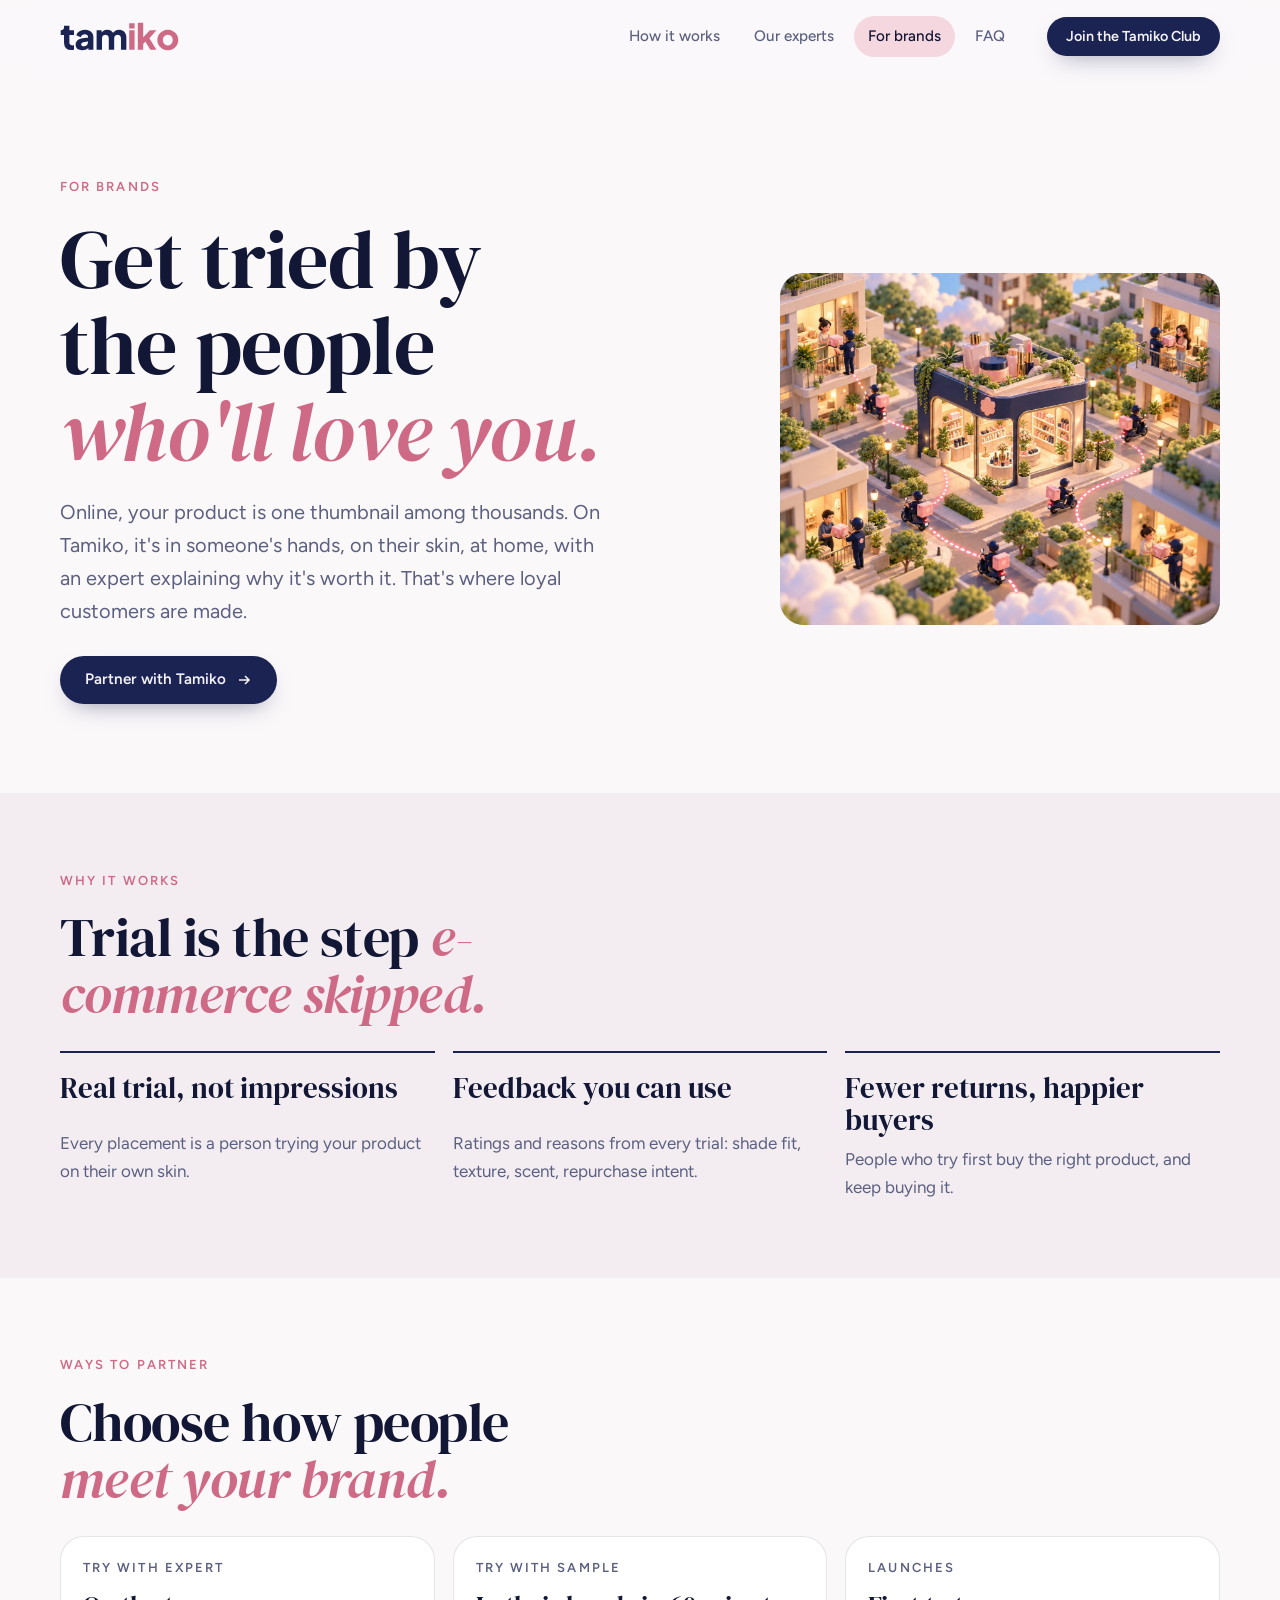
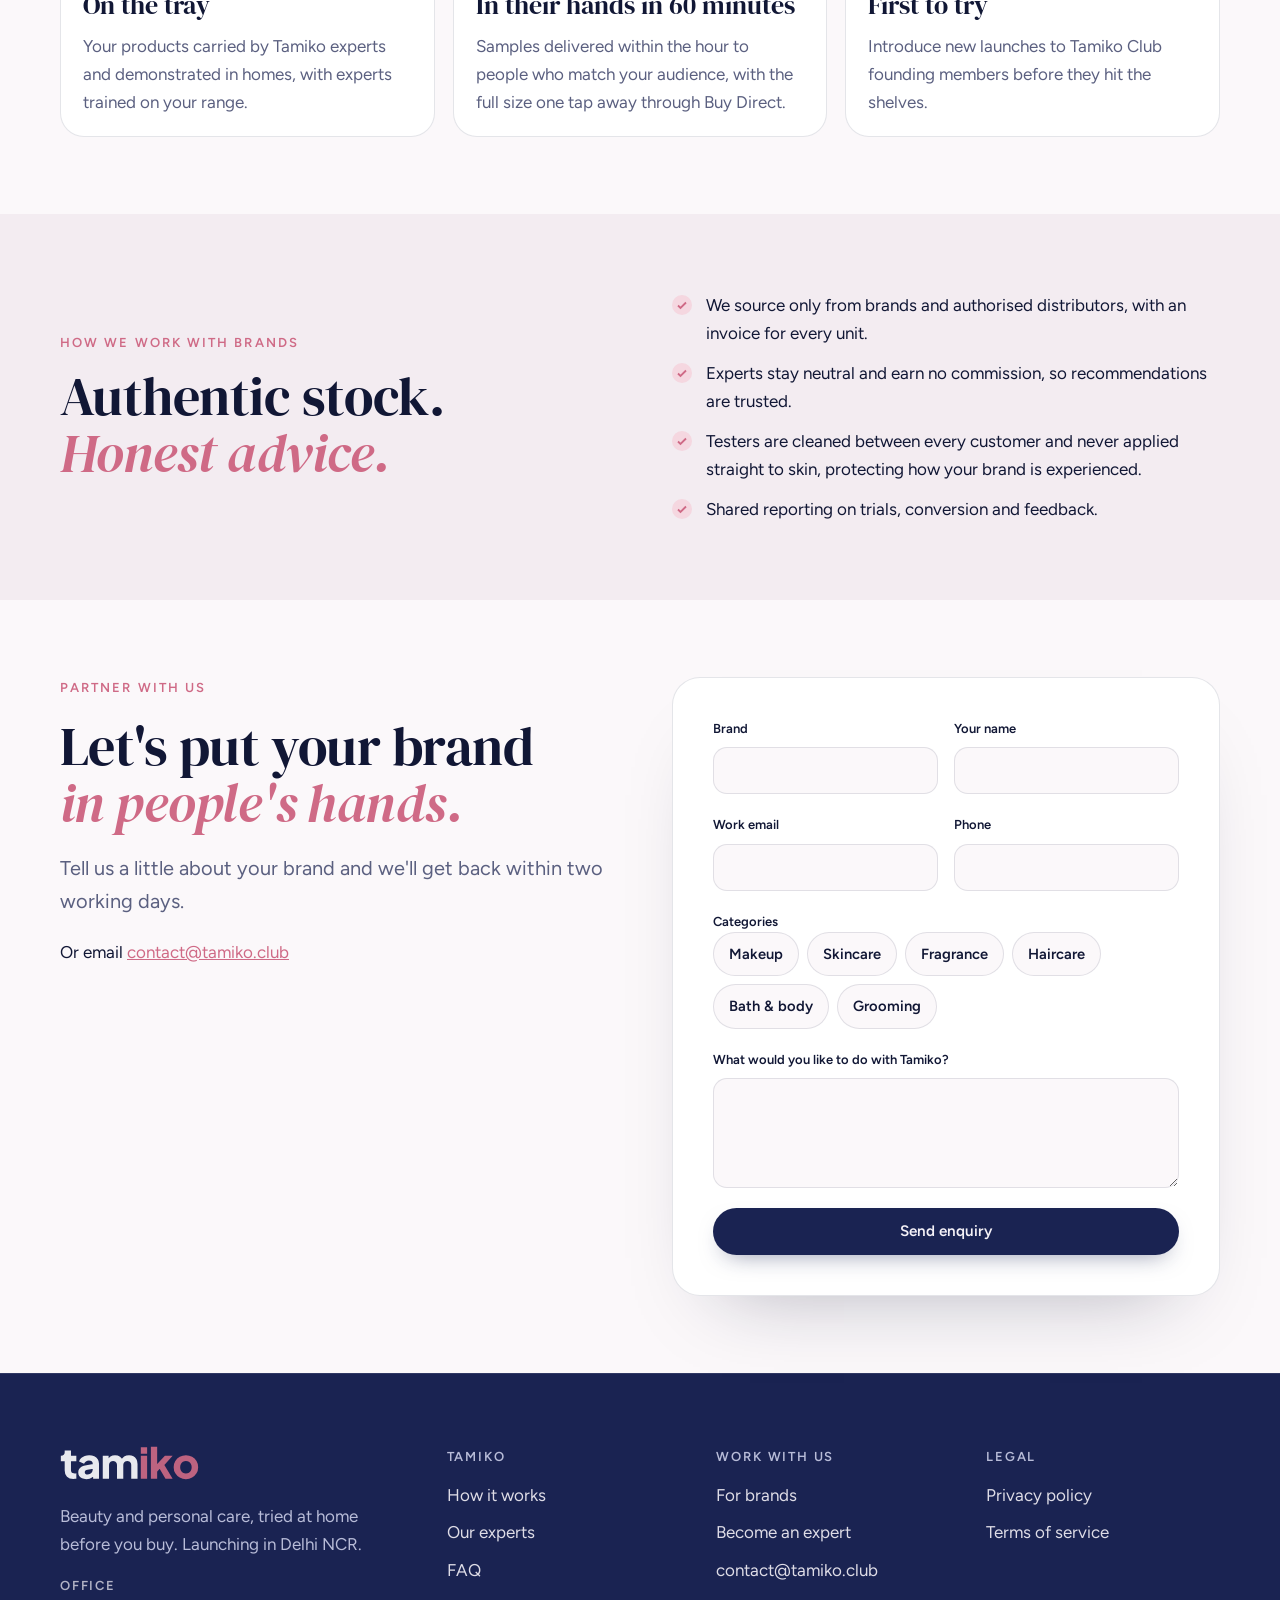
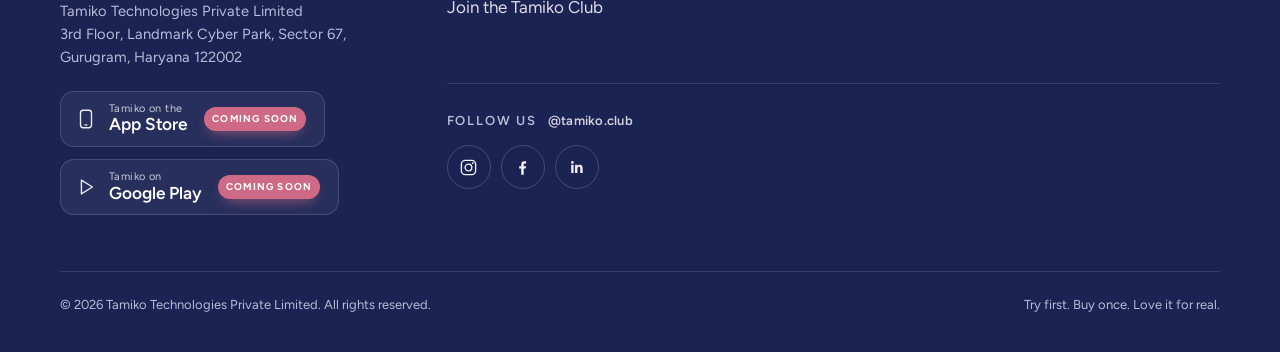
==== commit 4614f701: "Footer: icon-only Instagram, Facebook, LinkedIn links; remove WhatsApp Co-Authored-By: Claude Opus 5" ====
--- a/brands.html
+++ b/brands.html
@@ -27,7 +27,7 @@
 <link rel="preconnect" href="https://fonts.googleapis.com">
 <link rel="preconnect" href="https://fonts.gstatic.com" crossorigin>
 <link rel="stylesheet" href="https://fonts.googleapis.com/css2?family=DM+Serif+Display:ital@0;1&family=Figtree:wght@400;500;600;700&display=swap">
-<link rel="stylesheet" href="site.css?v=7390558a">
+<link rel="stylesheet" href="site.css?v=2c85dd9e">
 <style>
 .stat b { font-size: 1.4rem; }
 .formats .card { padding: 20px 22px; }
@@ -147,12 +147,12 @@
       <div><h4>Tamiko</h4><ul><li><a href="how-it-works.html">How it works</a></li><li><a href="experts.html">Our experts</a></li><li><a href="faq.html">FAQ</a></li><li><a href="join.html">Join the Tamiko Club</a></li></ul></div>
       <div><h4>Work with us</h4><ul><li><a href="brands.html">For brands</a></li><li><a href="experts.html#apply">Become an expert</a></li><li><a href="mailto:contact@tamiko.club">contact@tamiko.club</a></li></ul></div>
       <div><h4>Legal</h4><ul><li><a href="privacy.html">Privacy policy</a></li><li><a href="terms.html">Terms of service</a></li></ul></div>
-      <div class="follow"><h4>Follow us <em>@tamiko.club</em></h4><div class="socs"><a class="soc" href="https://www.instagram.com/tamiko.club" target="_blank" rel="noopener" aria-label="Tamiko on Instagram"><svg viewBox="0 0 24 24" width="17" height="17" fill="none" stroke="currentColor" stroke-width="1.7" aria-hidden="true"><rect x="3" y="3" width="18" height="18" rx="5"/><circle cx="12" cy="12" r="4.2"/><circle cx="17.4" cy="6.6" r="1.1" fill="currentColor" stroke="none"/></svg><span>Instagram</span></a><a class="soc" href="https://www.facebook.com/tamiko.club" target="_blank" rel="noopener" aria-label="Tamiko on Facebook"><svg viewBox="0 0 24 24" width="17" height="17" fill="currentColor" aria-hidden="true"><path d="M13.5 21v-7.6h2.6l.4-3h-3V8.5c0-.9.3-1.5 1.5-1.5h1.6V4.3c-.3 0-1.2-.1-2.3-.1-2.3 0-3.9 1.4-3.9 4v2.2H7.8v3h2.6V21z"/></svg><span>Facebook</span></a><a class="soc" href="https://www.linkedin.com/company/tamikoclub" target="_blank" rel="noopener" aria-label="Tamiko on LinkedIn"><svg viewBox="0 0 24 24" width="17" height="17" fill="currentColor" aria-hidden="true"><path d="M5.3 8.6h3v10.2h-3zM6.8 3.9a1.75 1.75 0 1 1 0 3.5 1.75 1.75 0 0 1 0-3.5zM10.2 8.6h2.9V10h.04c.4-.76 1.4-1.6 2.9-1.6 3.1 0 3.7 2 3.7 4.7v5.7h-3v-5c0-1.2 0-2.7-1.7-2.7s-1.9 1.3-1.9 2.6v5.1h-3z"/></svg><span>LinkedIn</span></a><a class="soc" href="https://wa.me/message/T6FEYKNIZXC5O1" target="_blank" rel="noopener" aria-label="Tamiko on WhatsApp"><svg viewBox="0 0 24 24" width="17" height="17" fill="none" stroke="currentColor" stroke-width="1.7" aria-hidden="true"><path d="M4.5 19.5l1.1-3.9A8 8 0 1 1 8.6 18.6z" stroke-linejoin="round"/><path d="M9.2 8.6c.2-.4.5-.4.8-.4h.4c.2 0 .4.1.5.4l.6 1.5c.1.2 0 .5-.1.6l-.5.6c.6 1.1 1.5 2 2.6 2.6l.6-.5c.2-.2.4-.2.6-.1l1.5.6c.3.1.4.3.4.5v.4c0 .3 0 .6-.4.8-.5.3-1.2.5-1.9.3-2.3-.6-4.4-2.7-5-5-.2-.7 0-1.4.3-1.9z" fill="currentColor" stroke="none"/></svg><span>WhatsApp</span></a></div></div>
+      <div class="follow"><h4>Follow us <em>@tamiko.club</em></h4><div class="socs"><a class="soc" href="https://www.instagram.com/tamiko.club" target="_blank" rel="noopener" aria-label="Tamiko on Instagram"><svg viewBox="0 0 24 24" width="19" height="19" fill="none" stroke="currentColor" stroke-width="1.7" aria-hidden="true"><rect x="3" y="3" width="18" height="18" rx="5"/><circle cx="12" cy="12" r="4.2"/><circle cx="17.4" cy="6.6" r="1.1" fill="currentColor" stroke="none"/></svg></a><a class="soc" href="https://www.facebook.com/tamiko.club" target="_blank" rel="noopener" aria-label="Tamiko on Facebook"><svg viewBox="0 0 24 24" width="19" height="19" fill="currentColor" aria-hidden="true"><path d="M13.5 21v-7.6h2.6l.4-3h-3V8.5c0-.9.3-1.5 1.5-1.5h1.6V4.3c-.3 0-1.2-.1-2.3-.1-2.3 0-3.9 1.4-3.9 4v2.2H7.8v3h2.6V21z"/></svg></a><a class="soc" href="https://www.linkedin.com/company/tamikoclub" target="_blank" rel="noopener" aria-label="Tamiko on LinkedIn"><svg viewBox="0 0 24 24" width="19" height="19" fill="currentColor" aria-hidden="true"><path d="M5.3 8.6h3v10.2h-3zM6.8 3.9a1.75 1.75 0 1 1 0 3.5 1.75 1.75 0 0 1 0-3.5zM10.2 8.6h2.9V10h.04c.4-.76 1.4-1.6 2.9-1.6 3.1 0 3.7 2 3.7 4.7v5.7h-3v-5c0-1.2 0-2.7-1.7-2.7s-1.9 1.3-1.9 2.6v5.1h-3z"/></svg></a></div></div>
     </div>
     <div class="foot-base"><span>© 2026 Tamiko Technologies Private Limited. All rights reserved.</span><span>Try first. Buy once. Love it for real.</span></div>
   </div>
 </footer>
-<script src="site.js?v=7390558a"></script>
+<script src="site.js?v=2c85dd9e"></script>
 
 </body>
 </html>
--- a/site.css
+++ b/site.css
@@ -229,7 +229,7 @@
 .follow { grid-column: 2 / -1; align-self: start; padding-top: 26px; border-top: 1px solid rgba(255,255,255,.12); }
 .follow h4 em { font-style: normal; text-transform: none; letter-spacing: .02em; color: var(--on-navy); opacity: .85; margin-left: 6px; }
 .socs { display: flex; flex-wrap: wrap; gap: 10px; }
-.socs a.soc { display: inline-flex; align-items: center; gap: 9px; min-height: 44px; padding: 0 18px 0 14px; border-radius: 999px; border: 1px solid rgba(255,255,255,.18); color: var(--on-navy); font-size: .95rem; font-weight: 500; opacity: 1; text-decoration: none; transition: background .25s var(--ease), border-color .25s var(--ease), color .25s var(--ease); }
+.socs a.soc { display: inline-flex; align-items: center; justify-content: center; width: 44px; height: 44px; padding: 0; border-radius: 50%; border: 1px solid rgba(255,255,255,.18); color: var(--on-navy); font-size: .95rem; font-weight: 500; opacity: 1; text-decoration: none; transition: background .25s var(--ease), border-color .25s var(--ease), color .25s var(--ease); }
 .socs a.soc svg { flex: none; }
 .socs a.soc:hover, .socs a.soc:focus-visible { background: var(--rose); border-color: var(--rose); color: #fff; }
 @media (max-width: 960px) { .follow { grid-column: 1 / -1; } .foot-grid > :first-child { grid-row: auto; } }
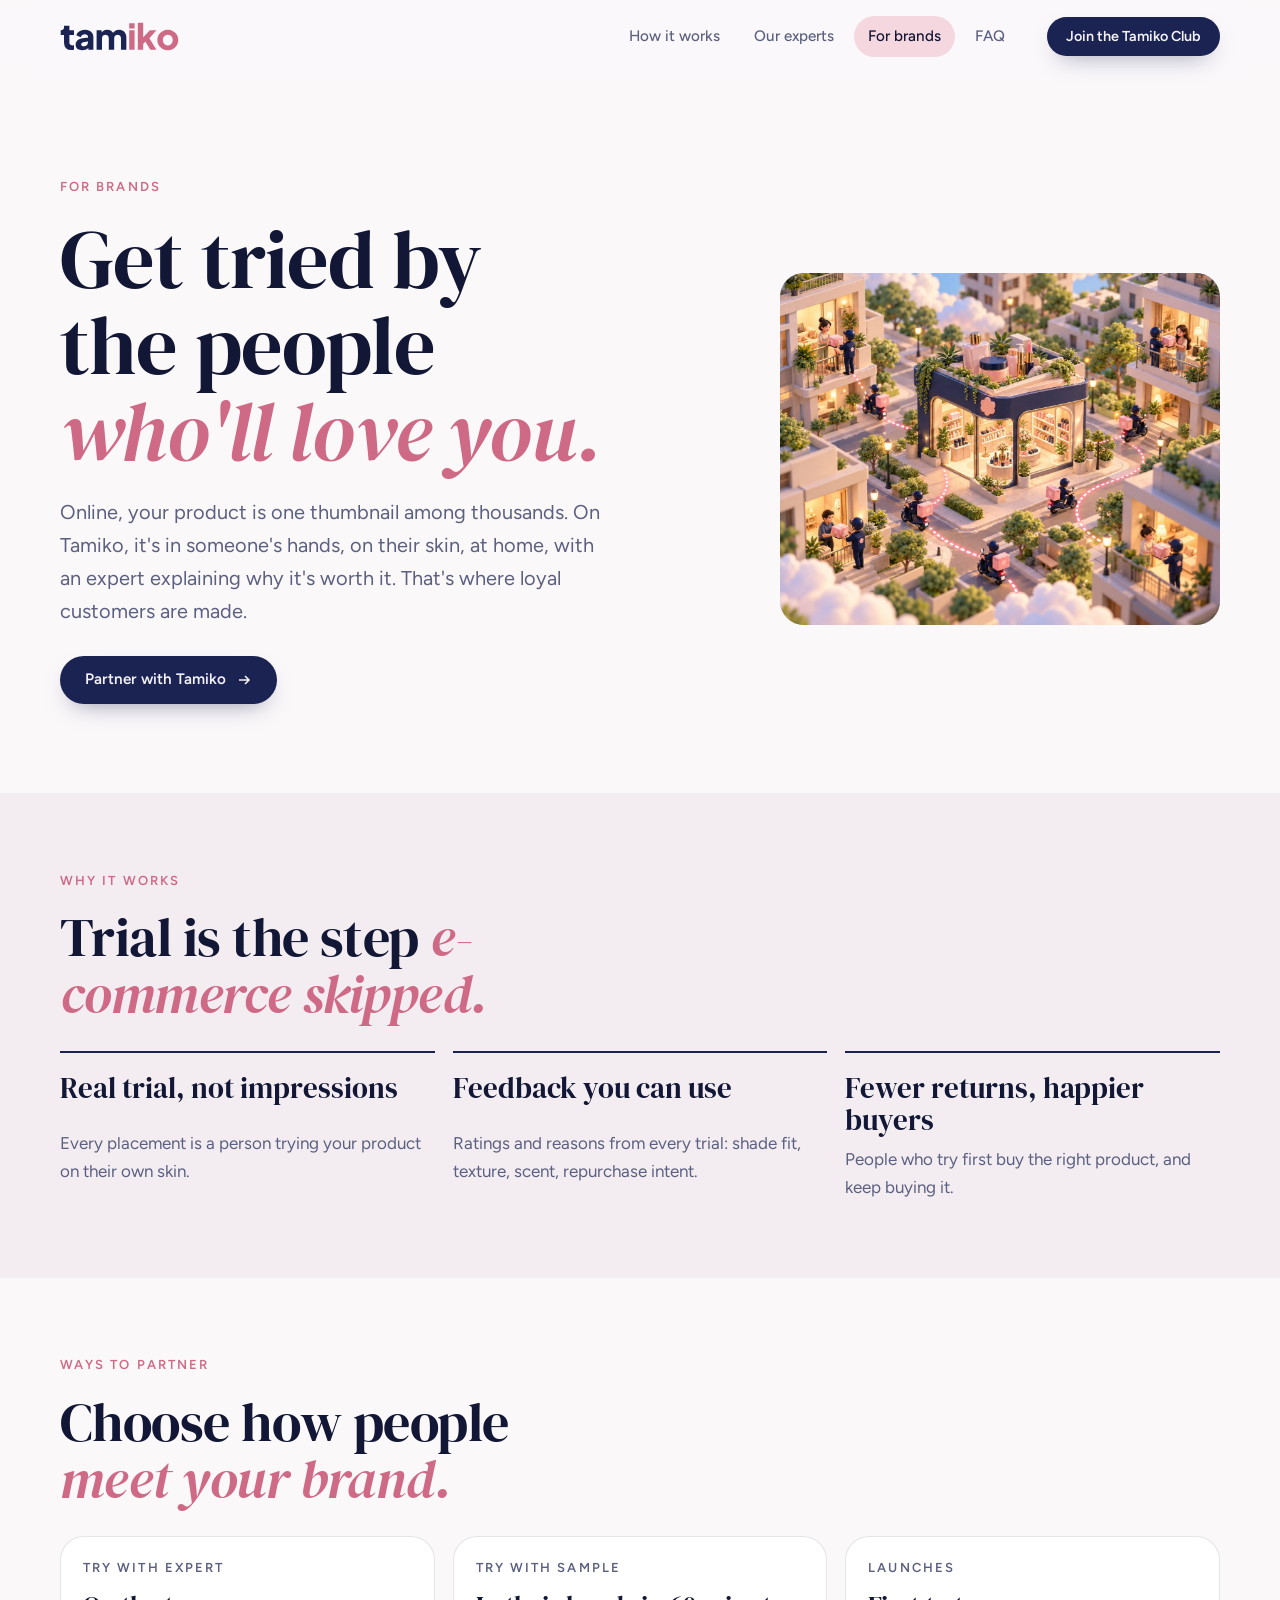
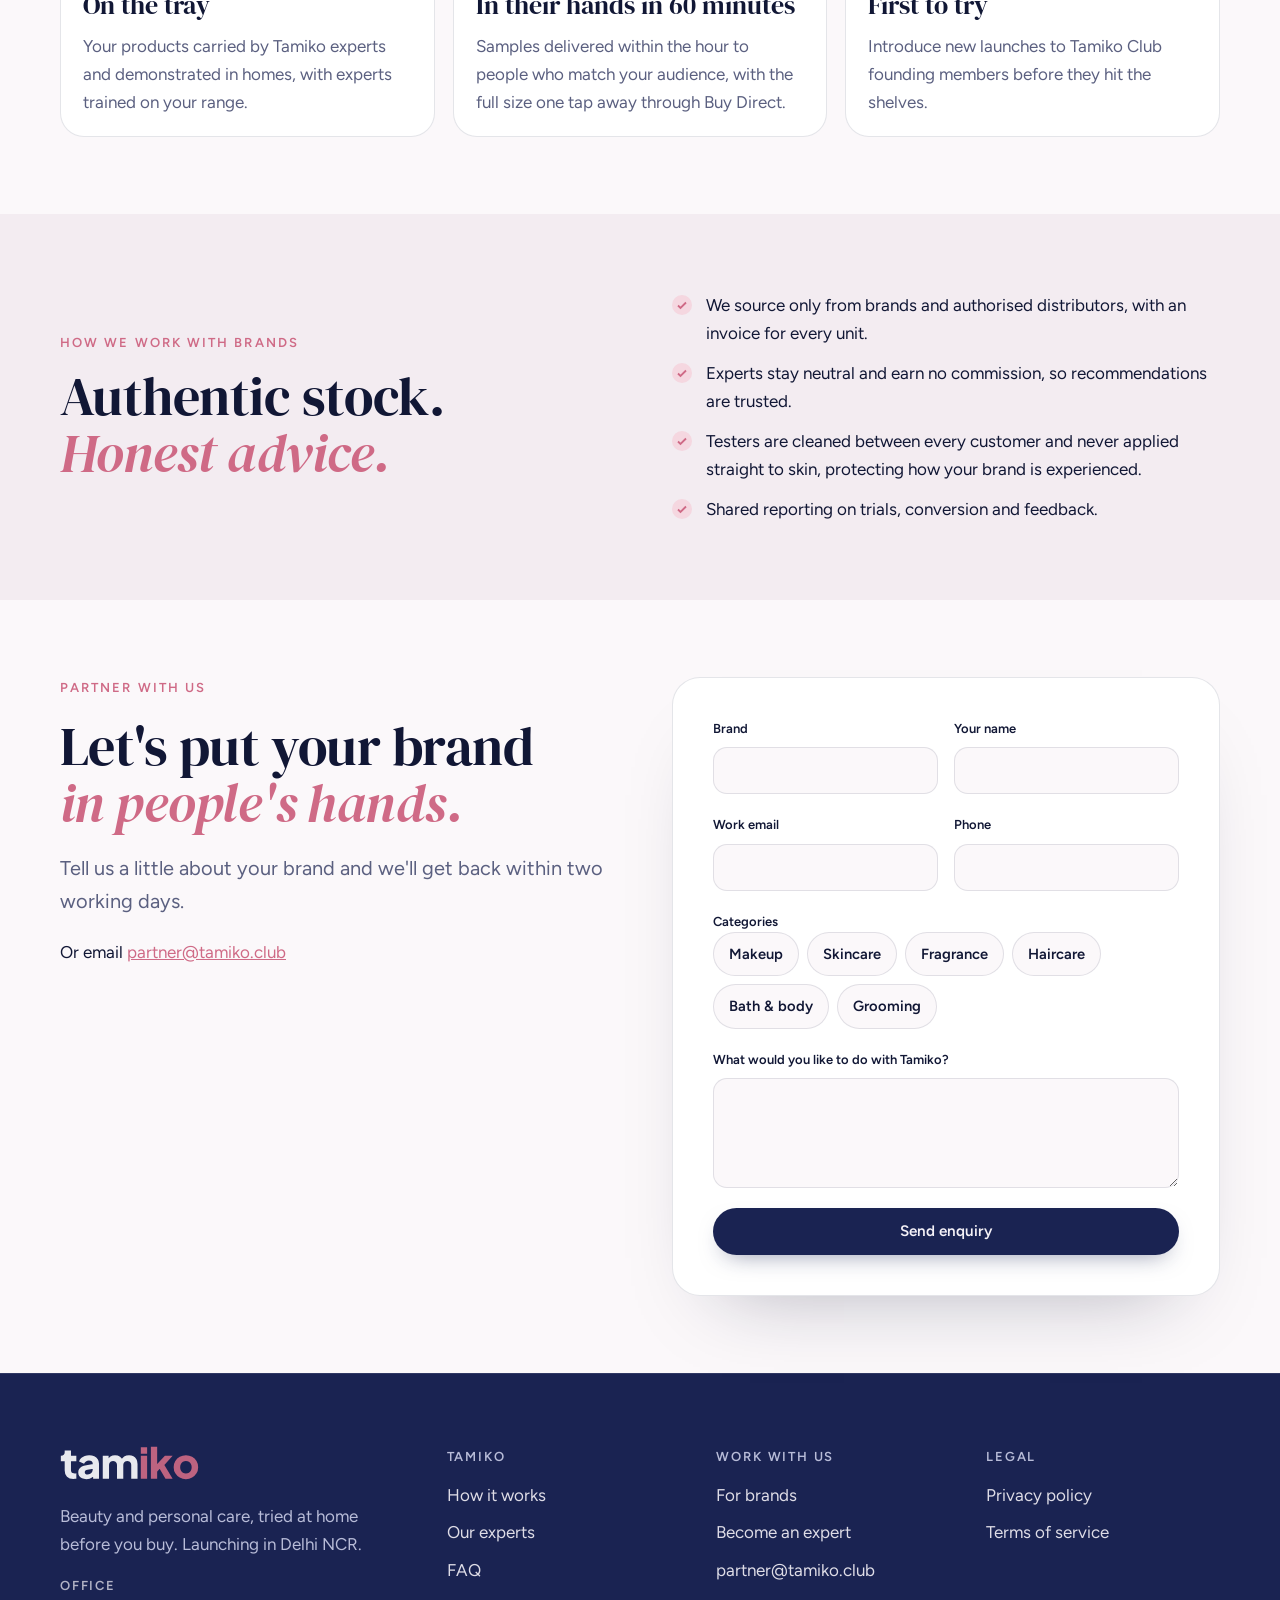
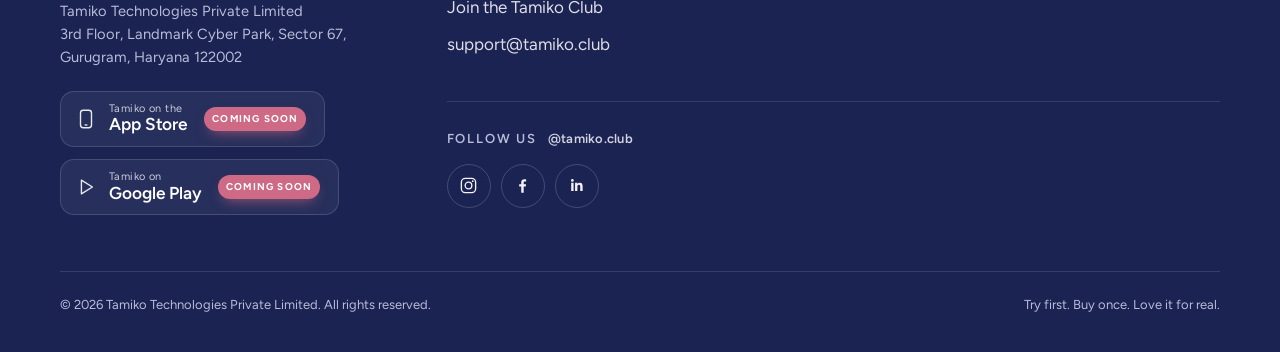
==== commit 965bfc98: "Use support@ and partner@ emails across the site Co-Authored-By: Claude Opus 5.5 <noreply@anthropic." ====
--- a/brands.html
+++ b/brands.html
@@ -27,7 +27,7 @@
 <link rel="preconnect" href="https://fonts.googleapis.com">
 <link rel="preconnect" href="https://fonts.gstatic.com" crossorigin>
 <link rel="stylesheet" href="https://fonts.googleapis.com/css2?family=DM+Serif+Display:ital@0;1&family=Figtree:wght@400;500;600;700&display=swap">
-<link rel="stylesheet" href="site.css?v=2c85dd9e">
+<link rel="stylesheet" href="site.css?v=d2ef85b9">
 <style>
 .stat b { font-size: 1.4rem; }
 .formats .card { padding: 20px 22px; }
@@ -108,7 +108,7 @@
       <p class="eyebrow">Partner with us</p>
       <h2 class="h-display" style="font-size:var(--s-3)">Let's put your brand <em>in people's hands.</em></h2>
       <p class="lede">Tell us a little about your brand and we'll get back within two working days.</p>
-      <p style="margin:0">Or email <a href="mailto:contact@tamiko.club" style="color:var(--rose)">contact@tamiko.club</a></p>
+      <p style="margin:0">Or email <a href="mailto:partner@tamiko.club" style="color:var(--rose)">partner@tamiko.club</a></p>
     </div>
     <form class="form rv" data-form="brand" novalidate data-success="Thanks. Our partnerships team will be in touch within two working days.">
       <div class="row2">
@@ -144,15 +144,15 @@
         <address class="foot-addr"><span>Office</span>Tamiko Technologies Private Limited<br>3rd Floor, Landmark Cyber Park, Sector 67, Gurugram, Haryana 122002</address>
         <div class="stores stores-foot"><span class="store" aria-label="Tamiko on the App Store, coming soon"><svg viewBox="0 0 24 24" width="22" height="22" fill="none" stroke="currentColor" stroke-width="1.5" aria-hidden="true"><rect x="6" y="2.5" width="12" height="19" rx="3"/><path d="M10.5 18.5h3"/></svg><span class="store-txt"><small>Tamiko on the</small><b>App Store</b></span><em class="soon">Coming soon</em></span><span class="store" aria-label="Tamiko on Google Play, coming soon"><svg viewBox="0 0 24 24" width="22" height="22" fill="none" stroke="currentColor" stroke-width="1.5" aria-hidden="true"><path d="M7 4.5v15l12-7.5z" stroke-linejoin="round"/></svg><span class="store-txt"><small>Tamiko on</small><b>Google Play</b></span><em class="soon">Coming soon</em></span></div>
       </div>
-      <div><h4>Tamiko</h4><ul><li><a href="how-it-works.html">How it works</a></li><li><a href="experts.html">Our experts</a></li><li><a href="faq.html">FAQ</a></li><li><a href="join.html">Join the Tamiko Club</a></li></ul></div>
-      <div><h4>Work with us</h4><ul><li><a href="brands.html">For brands</a></li><li><a href="experts.html#apply">Become an expert</a></li><li><a href="mailto:contact@tamiko.club">contact@tamiko.club</a></li></ul></div>
+      <div><h4>Tamiko</h4><ul><li><a href="how-it-works.html">How it works</a></li><li><a href="experts.html">Our experts</a></li><li><a href="faq.html">FAQ</a></li><li><a href="join.html">Join the Tamiko Club</a></li><li><a href="mailto:support@tamiko.club">support@tamiko.club</a></li></ul></div>
+      <div><h4>Work with us</h4><ul><li><a href="brands.html">For brands</a></li><li><a href="experts.html#apply">Become an expert</a></li><li><a href="mailto:partner@tamiko.club">partner@tamiko.club</a></li></ul></div>
       <div><h4>Legal</h4><ul><li><a href="privacy.html">Privacy policy</a></li><li><a href="terms.html">Terms of service</a></li></ul></div>
       <div class="follow"><h4>Follow us <em>@tamiko.club</em></h4><div class="socs"><a class="soc" href="https://www.instagram.com/tamiko.club" target="_blank" rel="noopener" aria-label="Tamiko on Instagram"><svg viewBox="0 0 24 24" width="19" height="19" fill="none" stroke="currentColor" stroke-width="1.7" aria-hidden="true"><rect x="3" y="3" width="18" height="18" rx="5"/><circle cx="12" cy="12" r="4.2"/><circle cx="17.4" cy="6.6" r="1.1" fill="currentColor" stroke="none"/></svg></a><a class="soc" href="https://www.facebook.com/tamiko.club" target="_blank" rel="noopener" aria-label="Tamiko on Facebook"><svg viewBox="0 0 24 24" width="19" height="19" fill="currentColor" aria-hidden="true"><path d="M13.5 21v-7.6h2.6l.4-3h-3V8.5c0-.9.3-1.5 1.5-1.5h1.6V4.3c-.3 0-1.2-.1-2.3-.1-2.3 0-3.9 1.4-3.9 4v2.2H7.8v3h2.6V21z"/></svg></a><a class="soc" href="https://www.linkedin.com/company/tamikoclub" target="_blank" rel="noopener" aria-label="Tamiko on LinkedIn"><svg viewBox="0 0 24 24" width="19" height="19" fill="currentColor" aria-hidden="true"><path d="M5.3 8.6h3v10.2h-3zM6.8 3.9a1.75 1.75 0 1 1 0 3.5 1.75 1.75 0 0 1 0-3.5zM10.2 8.6h2.9V10h.04c.4-.76 1.4-1.6 2.9-1.6 3.1 0 3.7 2 3.7 4.7v5.7h-3v-5c0-1.2 0-2.7-1.7-2.7s-1.9 1.3-1.9 2.6v5.1h-3z"/></svg></a></div></div>
     </div>
     <div class="foot-base"><span>© 2026 Tamiko Technologies Private Limited. All rights reserved.</span><span>Try first. Buy once. Love it for real.</span></div>
   </div>
 </footer>
-<script src="site.js?v=2c85dd9e"></script>
+<script src="site.js?v=d2ef85b9"></script>
 
 </body>
 </html>
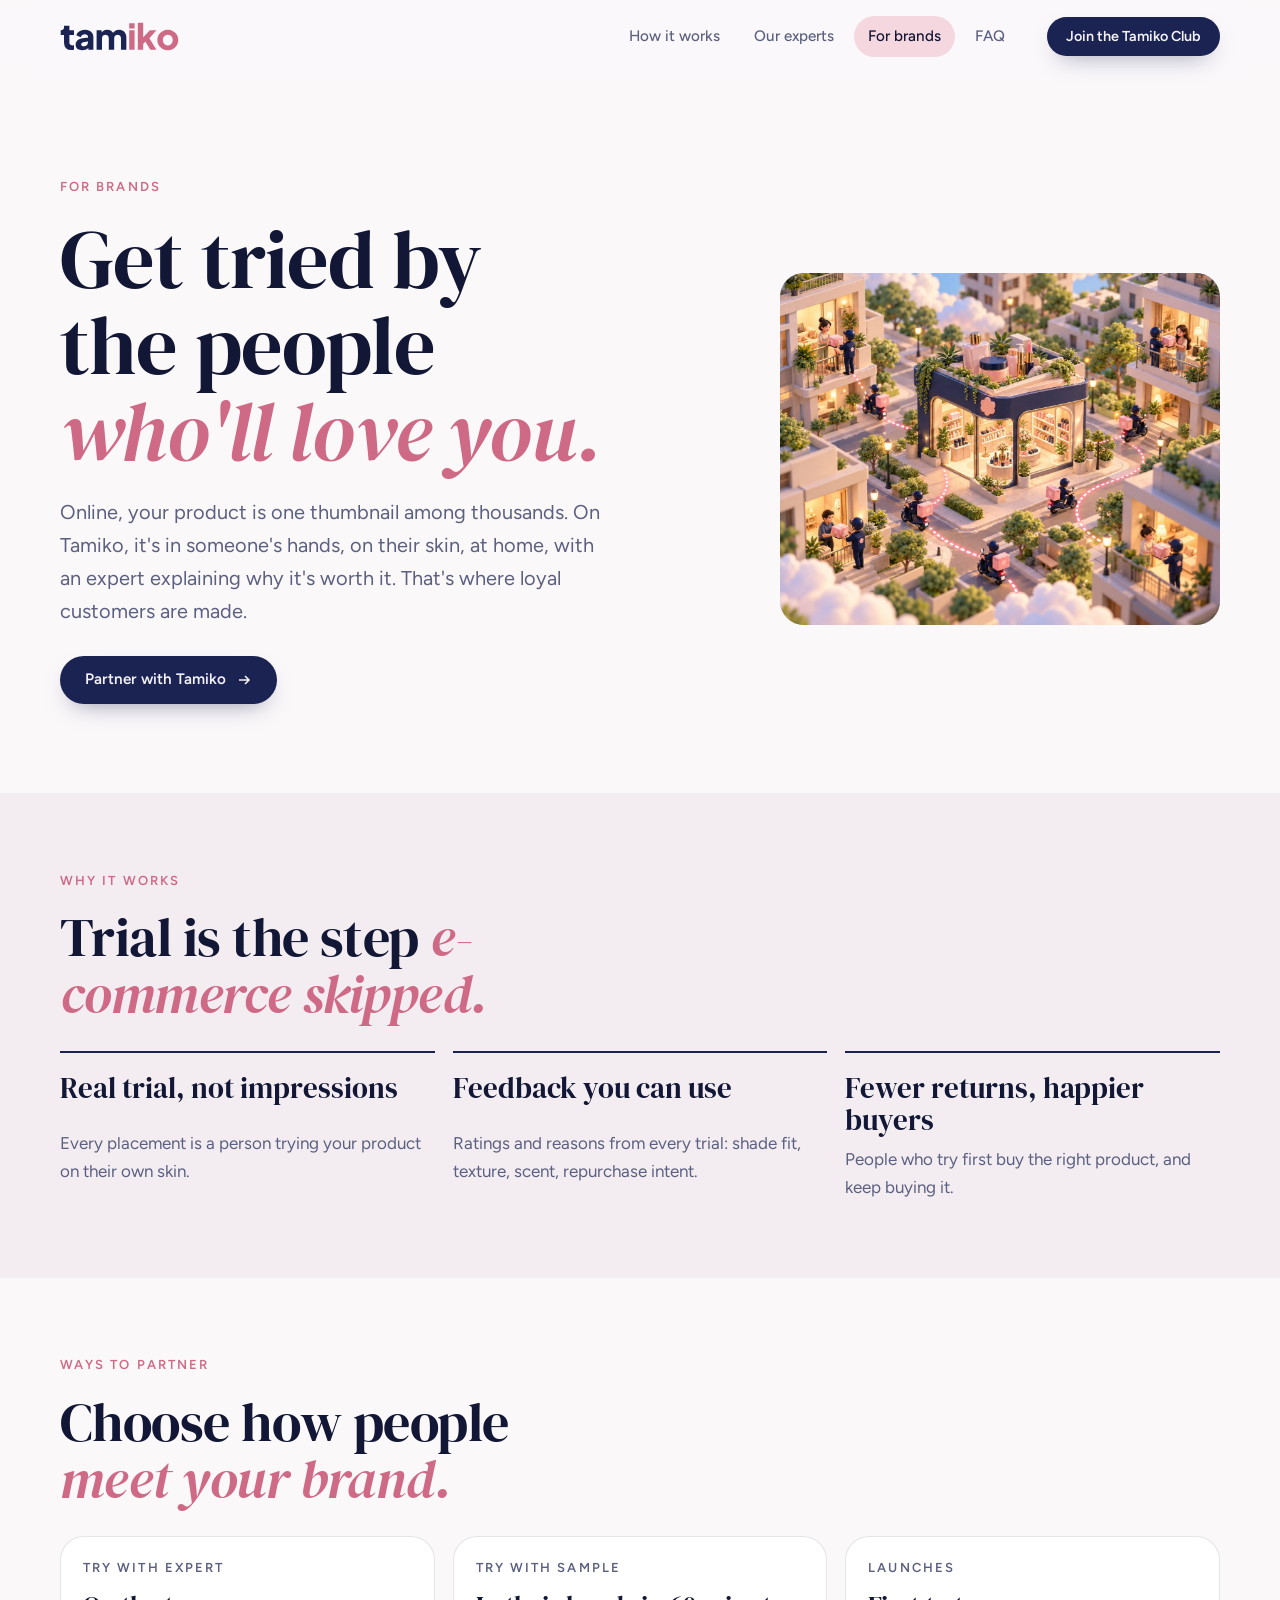
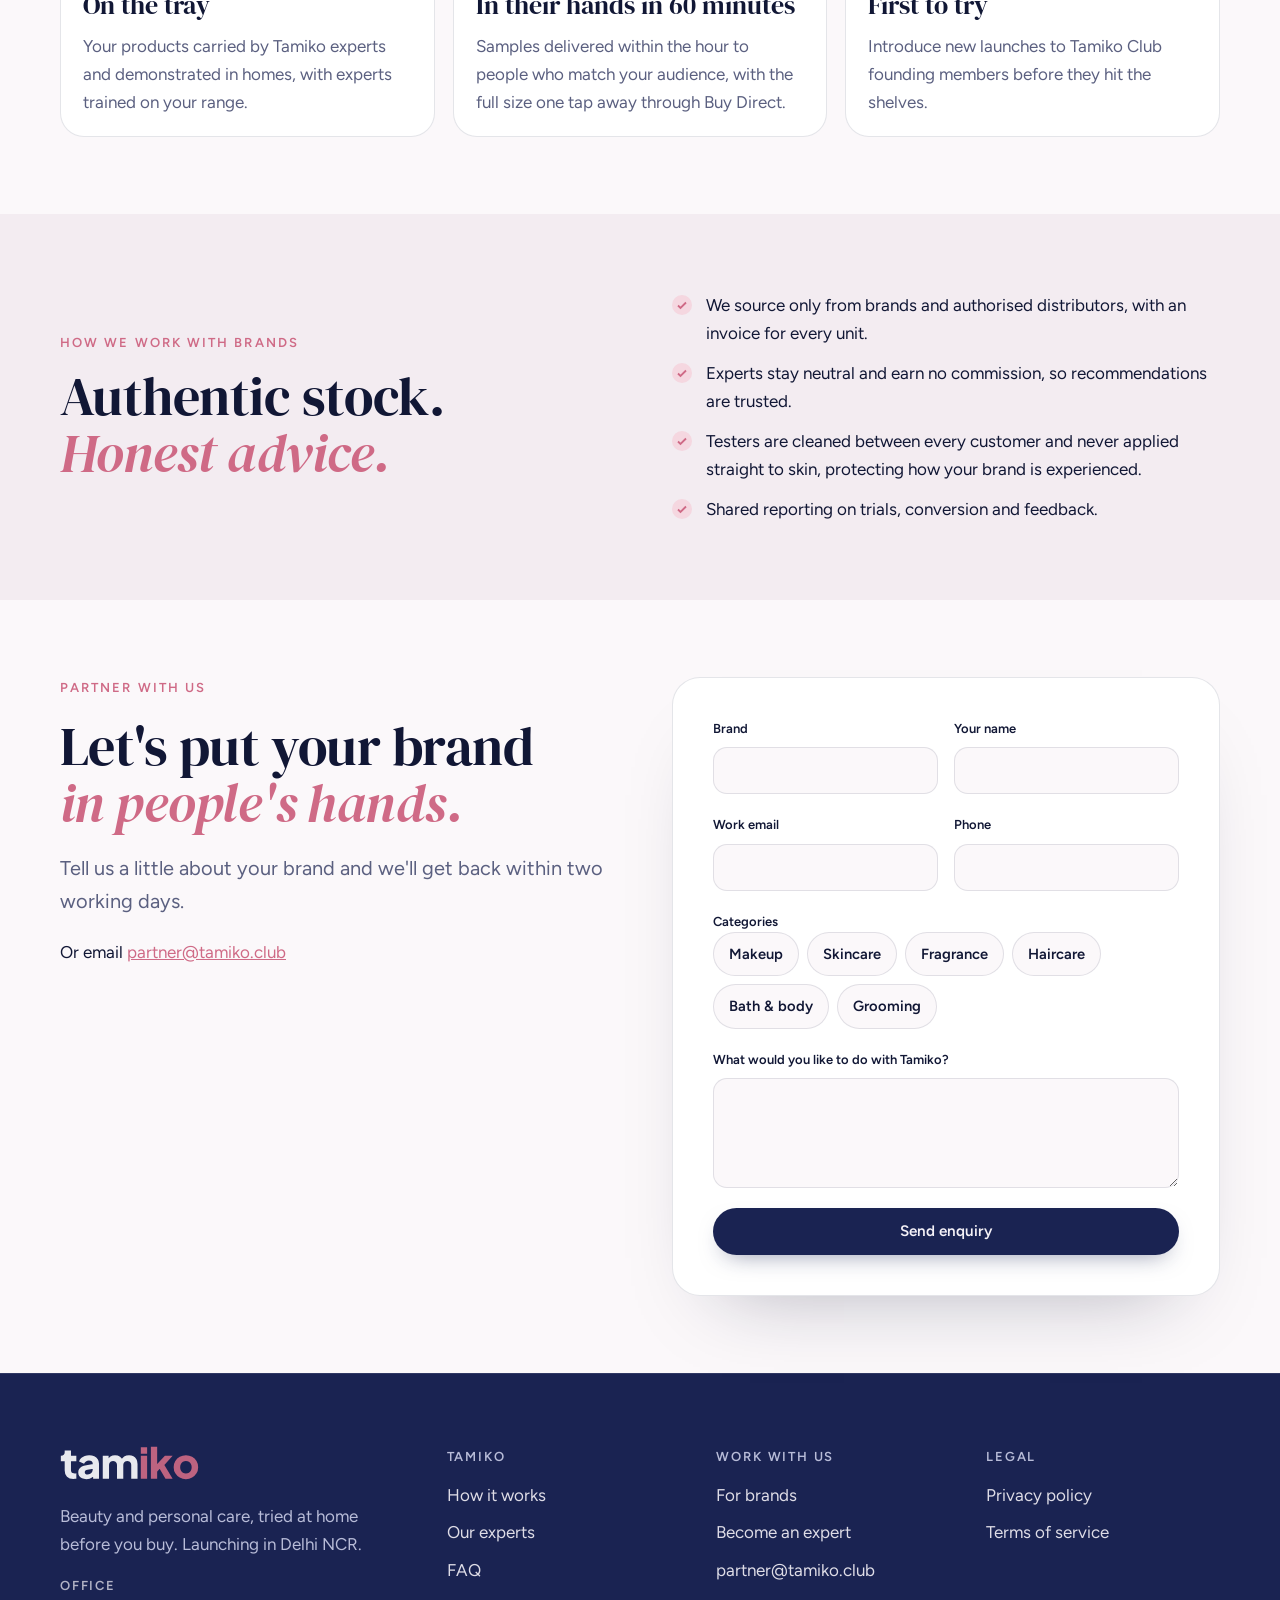
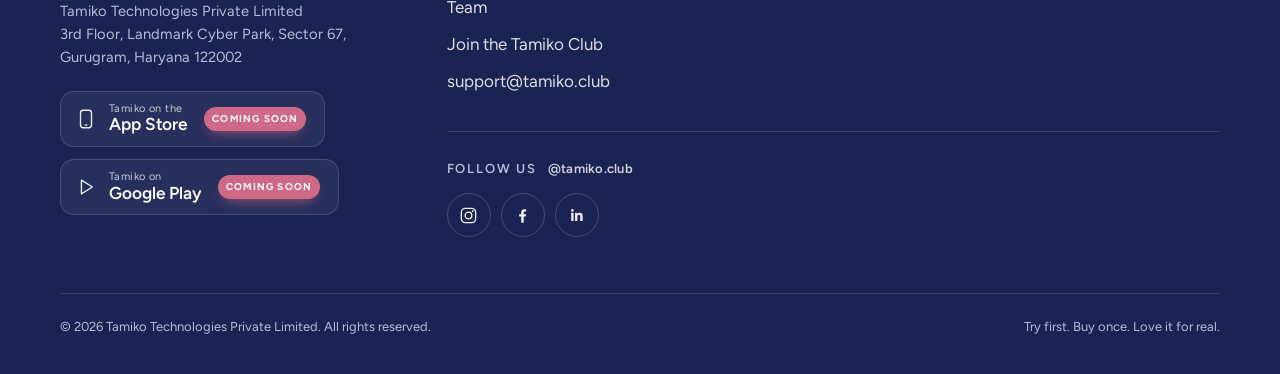
==== commit fd3b757e: "Add Team page, footer link, fix phone footer overflow Co-Authored-By: Claude Opus 5.5 <noreply@anthr" ====
--- a/brands.html
+++ b/brands.html
@@ -27,7 +27,7 @@
 <link rel="preconnect" href="https://fonts.googleapis.com">
 <link rel="preconnect" href="https://fonts.gstatic.com" crossorigin>
 <link rel="stylesheet" href="https://fonts.googleapis.com/css2?family=DM+Serif+Display:ital@0;1&family=Figtree:wght@400;500;600;700&display=swap">
-<link rel="stylesheet" href="site.css?v=d2ef85b9">
+<link rel="stylesheet" href="site.css?v=7dc139cb">
 <style>
 .stat b { font-size: 1.4rem; }
 .formats .card { padding: 20px 22px; }
@@ -144,15 +144,15 @@
         <address class="foot-addr"><span>Office</span>Tamiko Technologies Private Limited<br>3rd Floor, Landmark Cyber Park, Sector 67, Gurugram, Haryana 122002</address>
         <div class="stores stores-foot"><span class="store" aria-label="Tamiko on the App Store, coming soon"><svg viewBox="0 0 24 24" width="22" height="22" fill="none" stroke="currentColor" stroke-width="1.5" aria-hidden="true"><rect x="6" y="2.5" width="12" height="19" rx="3"/><path d="M10.5 18.5h3"/></svg><span class="store-txt"><small>Tamiko on the</small><b>App Store</b></span><em class="soon">Coming soon</em></span><span class="store" aria-label="Tamiko on Google Play, coming soon"><svg viewBox="0 0 24 24" width="22" height="22" fill="none" stroke="currentColor" stroke-width="1.5" aria-hidden="true"><path d="M7 4.5v15l12-7.5z" stroke-linejoin="round"/></svg><span class="store-txt"><small>Tamiko on</small><b>Google Play</b></span><em class="soon">Coming soon</em></span></div>
       </div>
-      <div><h4>Tamiko</h4><ul><li><a href="how-it-works.html">How it works</a></li><li><a href="experts.html">Our experts</a></li><li><a href="faq.html">FAQ</a></li><li><a href="join.html">Join the Tamiko Club</a></li><li><a href="mailto:support@tamiko.club">support@tamiko.club</a></li></ul></div>
-      <div><h4>Work with us</h4><ul><li><a href="brands.html">For brands</a></li><li><a href="experts.html#apply">Become an expert</a></li><li><a href="mailto:partner@tamiko.club">partner@tamiko.club</a></li></ul></div>
+      <div><h4>Tamiko</h4><ul><li><a href="how-it-works.html">How it works</a></li><li><a href="experts.html">Our experts</a></li><li><a href="faq.html">FAQ</a></li><li><a href="team.html">Team</a></li><li><a href="join.html">Join the Tamiko Club</a></li><li><a href="mailto:support@tamiko.club">support@<wbr>tamiko.club</a></li></ul></div>
+      <div><h4>Work with us</h4><ul><li><a href="brands.html">For brands</a></li><li><a href="experts.html#apply">Become an expert</a></li><li><a href="mailto:partner@tamiko.club">partner@<wbr>tamiko.club</a></li></ul></div>
       <div><h4>Legal</h4><ul><li><a href="privacy.html">Privacy policy</a></li><li><a href="terms.html">Terms of service</a></li></ul></div>
       <div class="follow"><h4>Follow us <em>@tamiko.club</em></h4><div class="socs"><a class="soc" href="https://www.instagram.com/tamiko.club" target="_blank" rel="noopener" aria-label="Tamiko on Instagram"><svg viewBox="0 0 24 24" width="19" height="19" fill="none" stroke="currentColor" stroke-width="1.7" aria-hidden="true"><rect x="3" y="3" width="18" height="18" rx="5"/><circle cx="12" cy="12" r="4.2"/><circle cx="17.4" cy="6.6" r="1.1" fill="currentColor" stroke="none"/></svg></a><a class="soc" href="https://www.facebook.com/tamiko.club" target="_blank" rel="noopener" aria-label="Tamiko on Facebook"><svg viewBox="0 0 24 24" width="19" height="19" fill="currentColor" aria-hidden="true"><path d="M13.5 21v-7.6h2.6l.4-3h-3V8.5c0-.9.3-1.5 1.5-1.5h1.6V4.3c-.3 0-1.2-.1-2.3-.1-2.3 0-3.9 1.4-3.9 4v2.2H7.8v3h2.6V21z"/></svg></a><a class="soc" href="https://www.linkedin.com/company/tamikoclub" target="_blank" rel="noopener" aria-label="Tamiko on LinkedIn"><svg viewBox="0 0 24 24" width="19" height="19" fill="currentColor" aria-hidden="true"><path d="M5.3 8.6h3v10.2h-3zM6.8 3.9a1.75 1.75 0 1 1 0 3.5 1.75 1.75 0 0 1 0-3.5zM10.2 8.6h2.9V10h.04c.4-.76 1.4-1.6 2.9-1.6 3.1 0 3.7 2 3.7 4.7v5.7h-3v-5c0-1.2 0-2.7-1.7-2.7s-1.9 1.3-1.9 2.6v5.1h-3z"/></svg></a></div></div>
     </div>
     <div class="foot-base"><span>© 2026 Tamiko Technologies Private Limited. All rights reserved.</span><span>Try first. Buy once. Love it for real.</span></div>
   </div>
 </footer>
-<script src="site.js?v=d2ef85b9"></script>
+<script src="site.js?v=7dc139cb"></script>
 
 </body>
 </html>
--- a/site.css
+++ b/site.css
@@ -207,7 +207,7 @@
 .foot-grid { display: grid; grid-template-columns: 1.5fr 1fr 1fr 1fr; gap: 36px; }
 .foot-grid h4 { margin: 0 0 14px; font-size: var(--s--1); letter-spacing: .14em; text-transform: uppercase; color: var(--on-navy-muted); font-weight: 600; }
 .foot-grid ul { list-style: none; padding: 0; margin: 0; display: grid; gap: 9px; }
-.foot-grid a { text-decoration: none; opacity: .9; transition: color .25s; }
+.foot-grid a { overflow-wrap: break-word; text-decoration: none; opacity: .9; transition: color .25s; }
 .foot-grid a:hover { color: var(--rose-soft); }
 .foot-tag { color: var(--on-navy-muted); margin: 14px 0 0; max-width: 32ch; }
 .foot-addr { font-style: normal; color: var(--on-navy-muted); margin: 18px 0 0; max-width: 34ch; font-size: .92rem; line-height: 1.55; }
@@ -245,7 +245,7 @@
 @media (max-width: 960px) {
   .grid-2, .cta-band { grid-template-columns: 1fr; }
   .grid-3 { grid-template-columns: 1fr 1fr; }
-  .foot-grid { grid-template-columns: 1fr 1fr; }
+  .foot-grid { grid-template-columns: minmax(0, 1fr) minmax(0, 1fr); }
   .foot-grid > :first-child { grid-column: 1 / -1; }
   .nav { display: none; position: absolute; top: 100%; left: 0; right: 0; flex-direction: column; gap: 2px; padding: 12px max(20px, env(safe-area-inset-left, 0px)) 20px; background: var(--paper); border-bottom: 1px solid var(--line); }
   .menu-open .nav { display: flex; }
